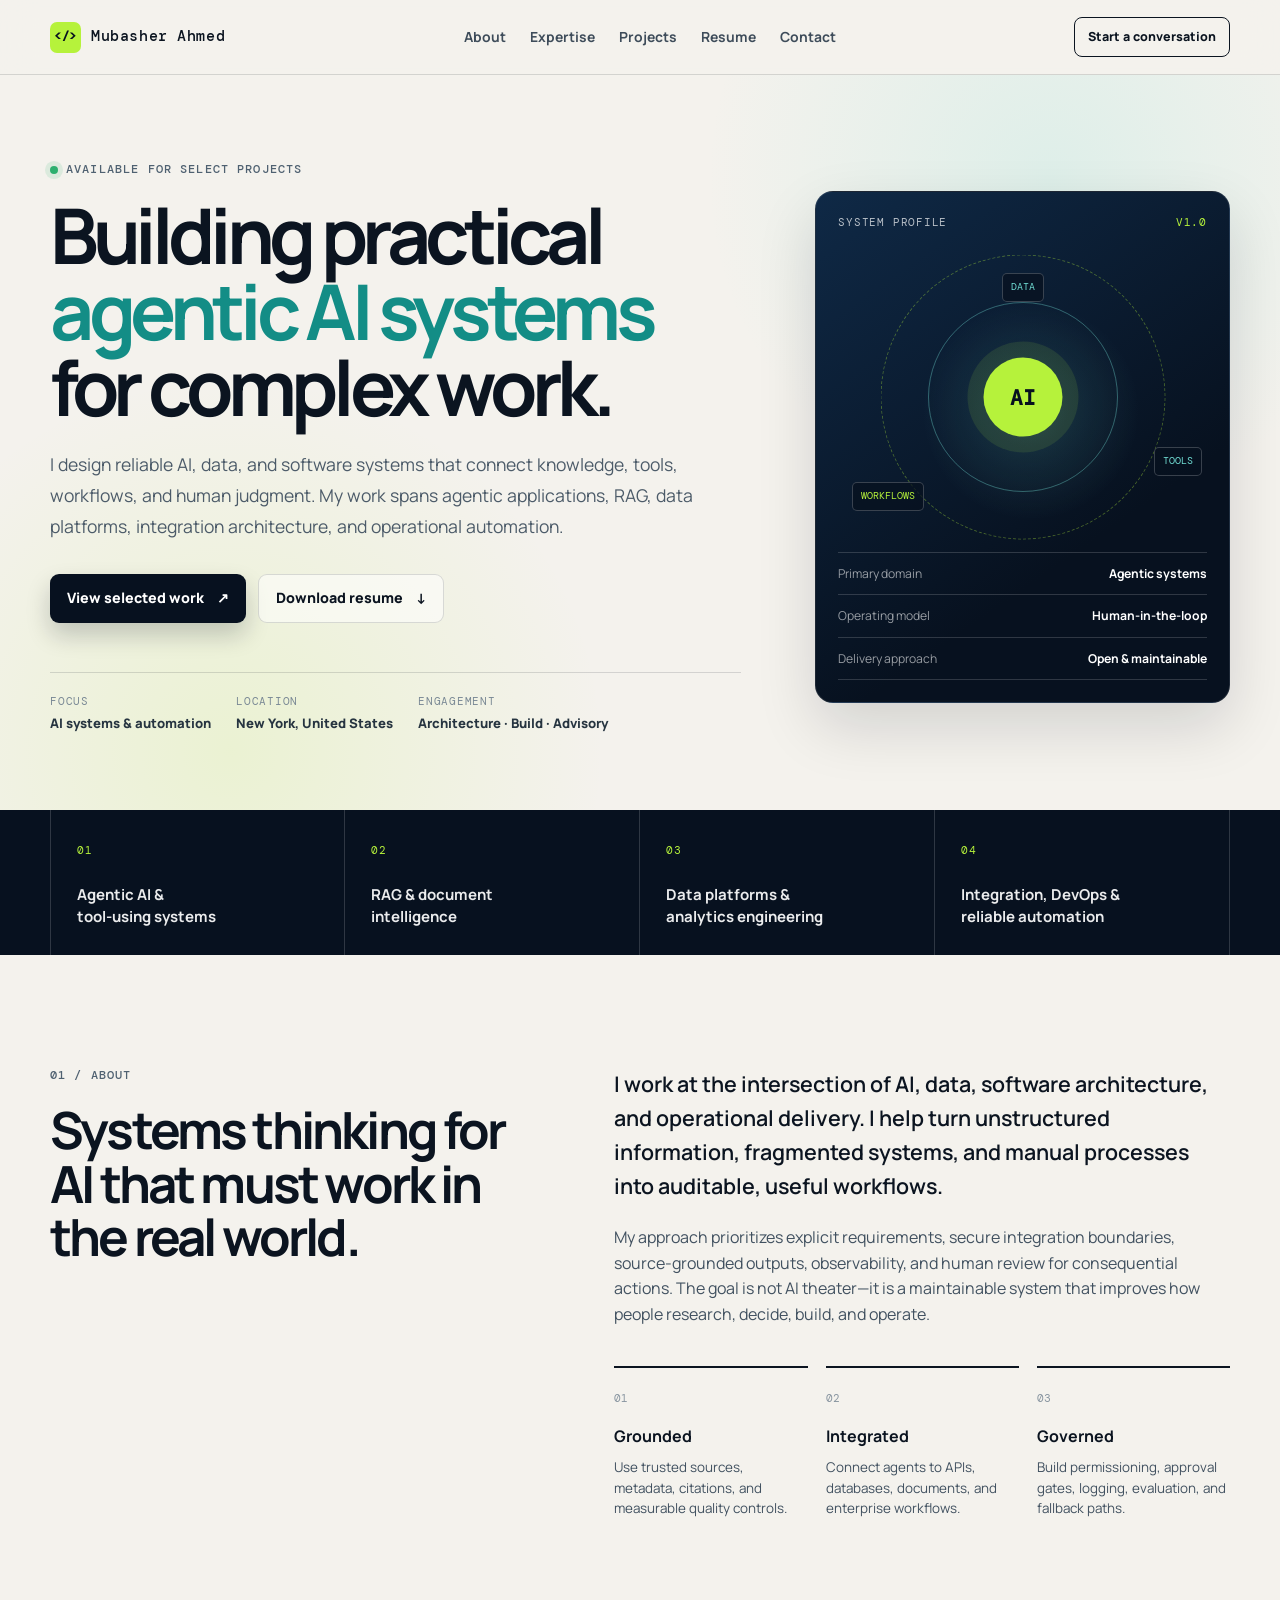
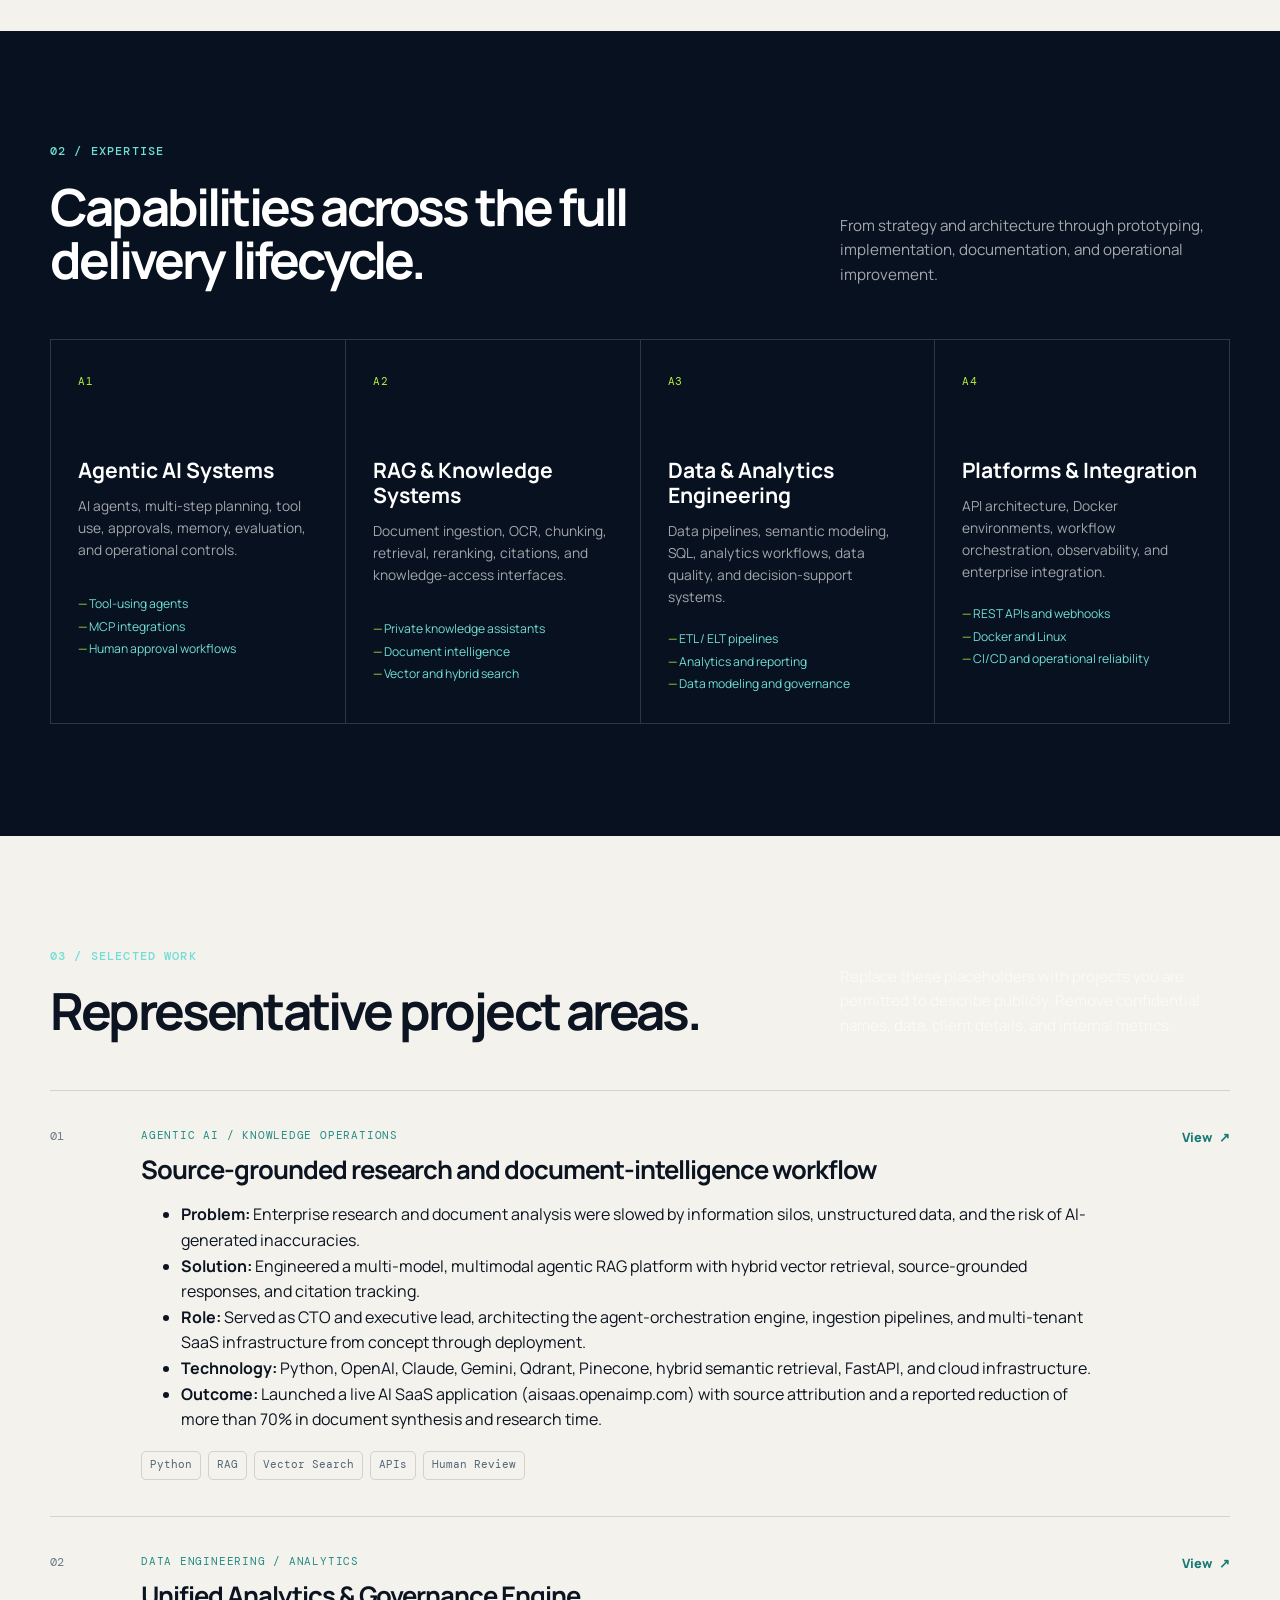
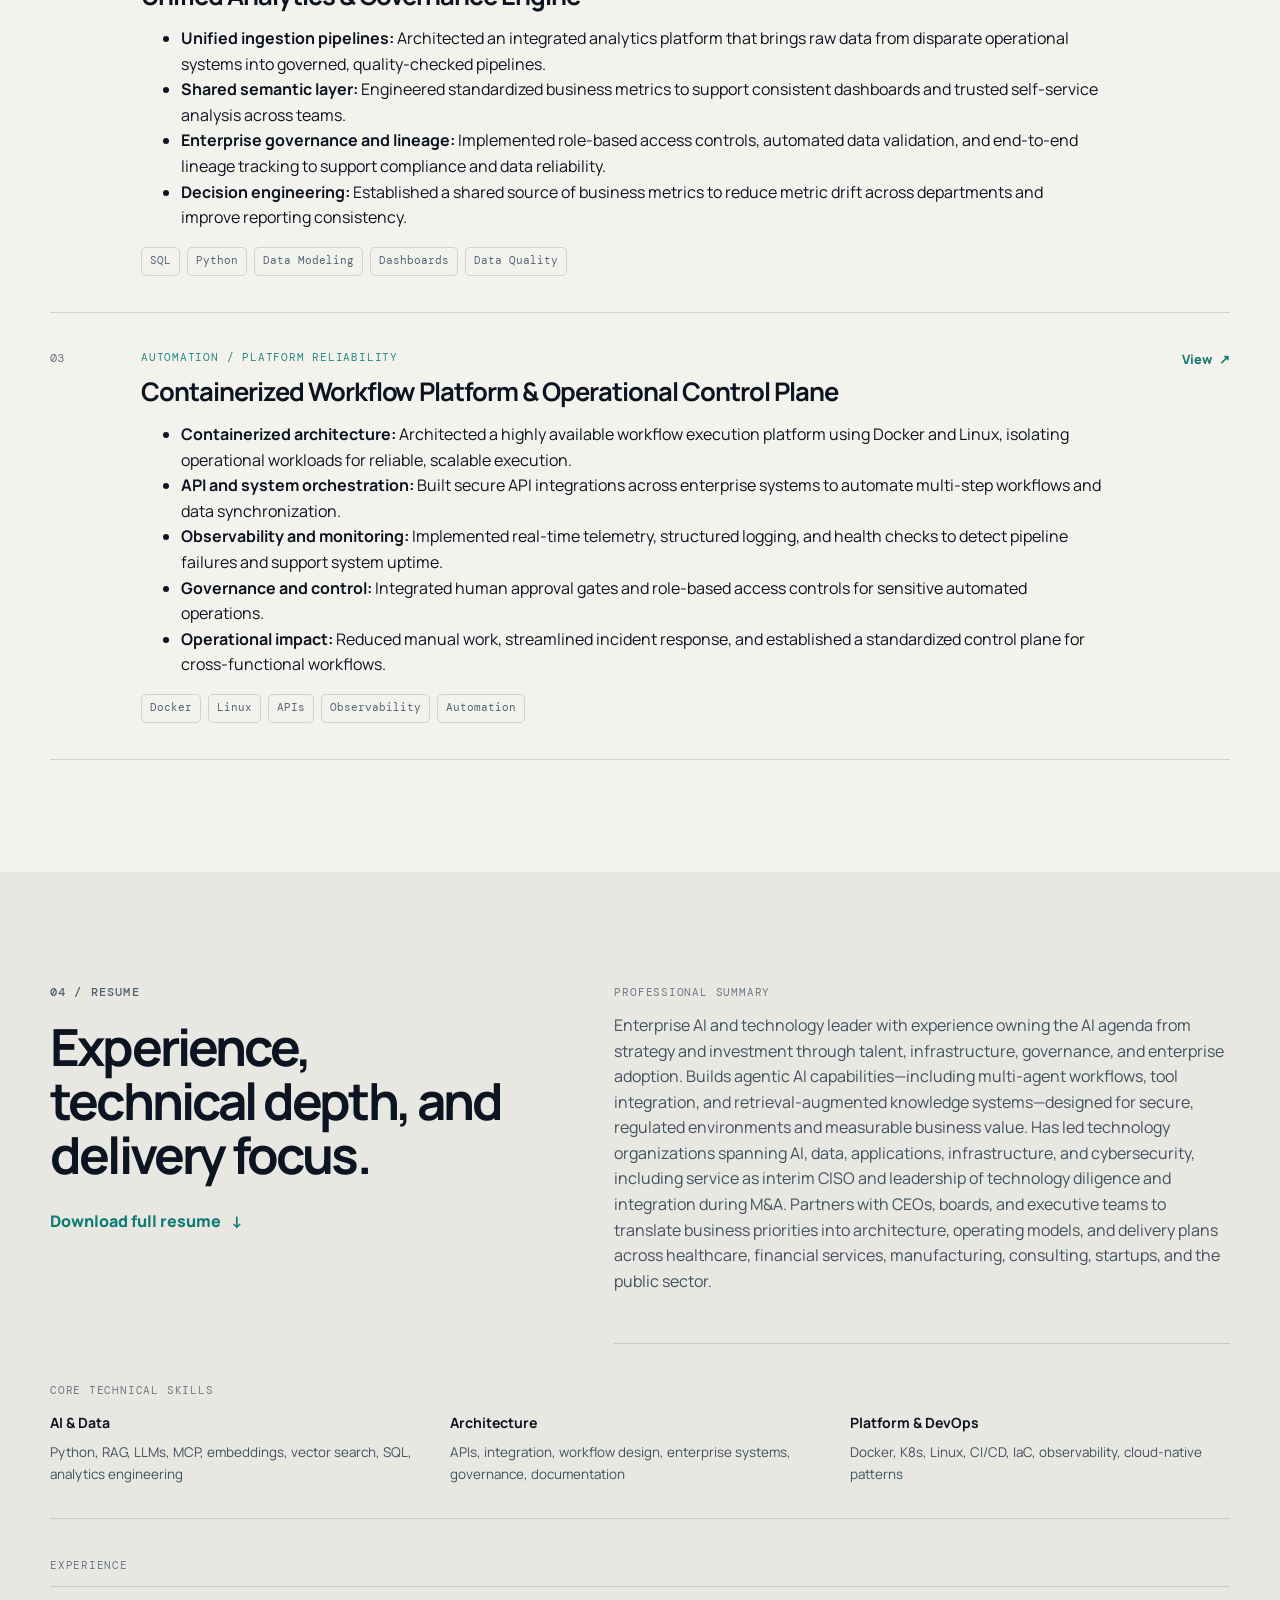
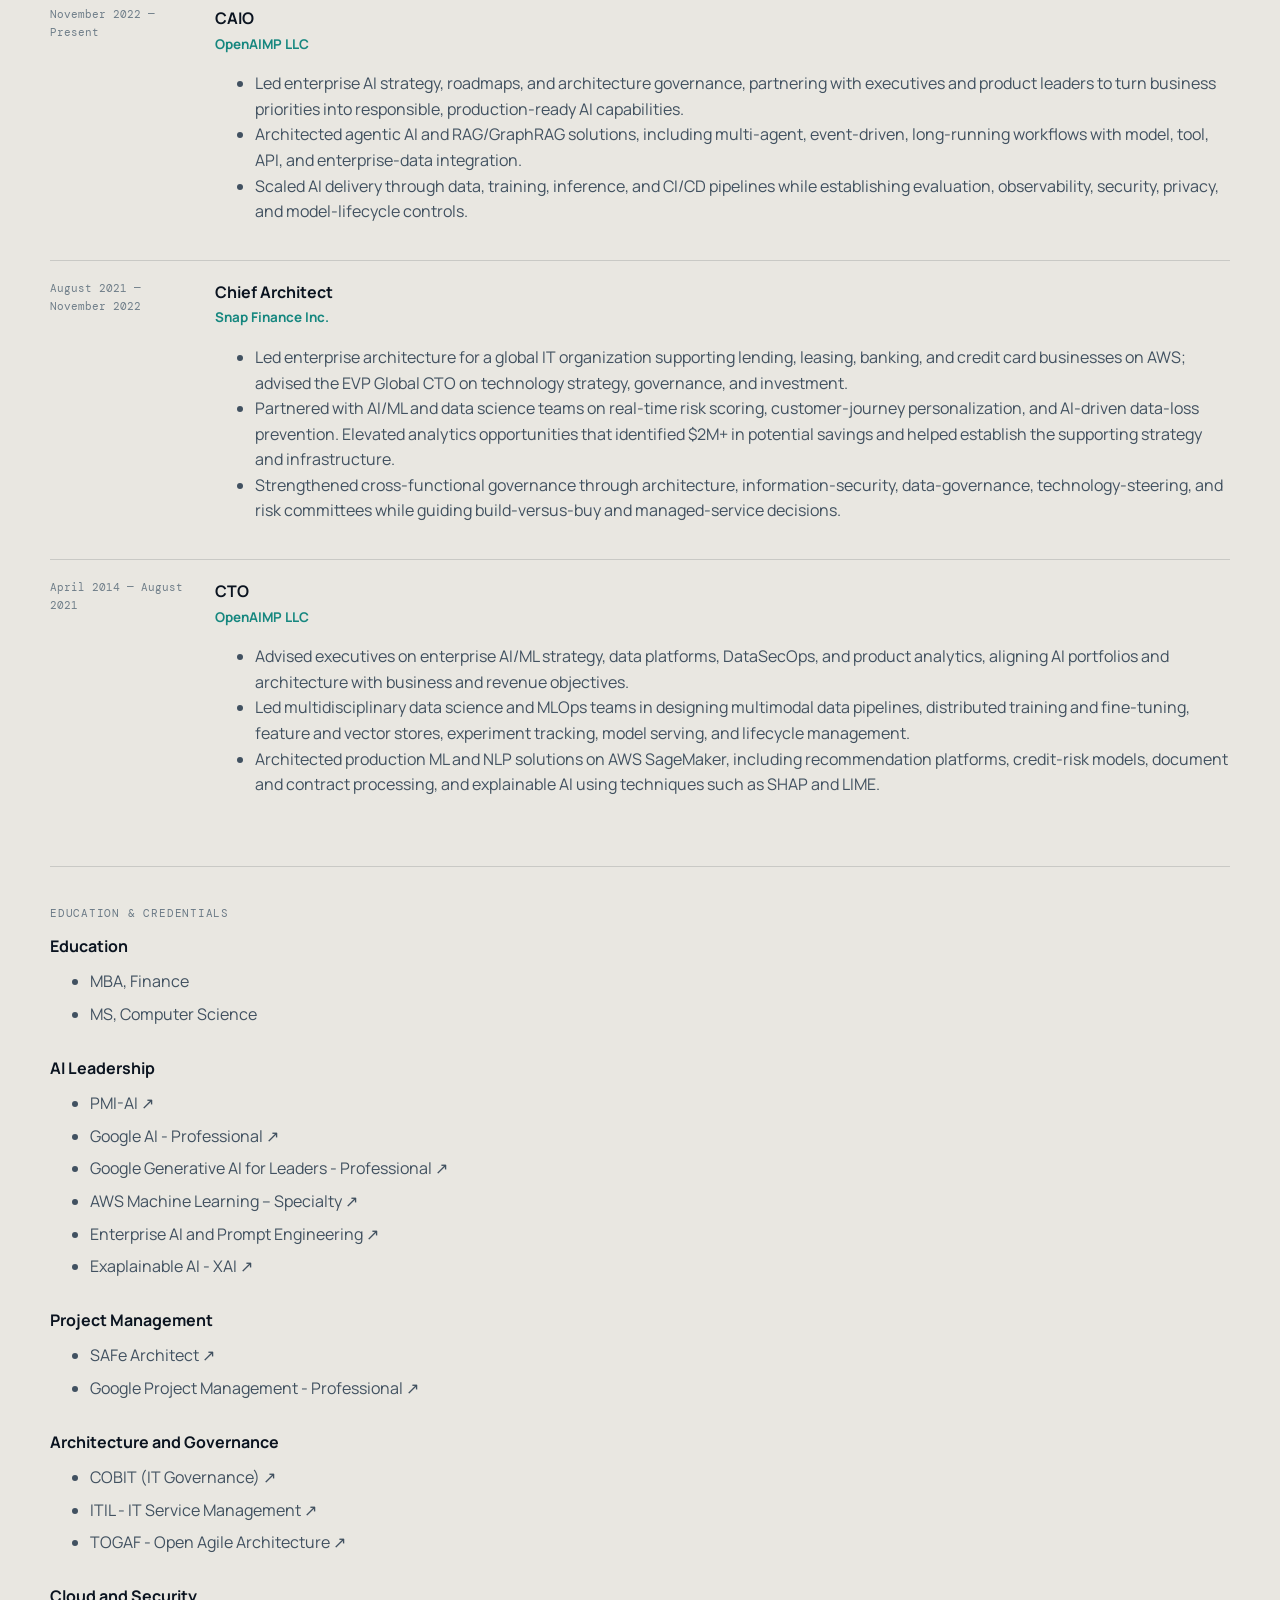
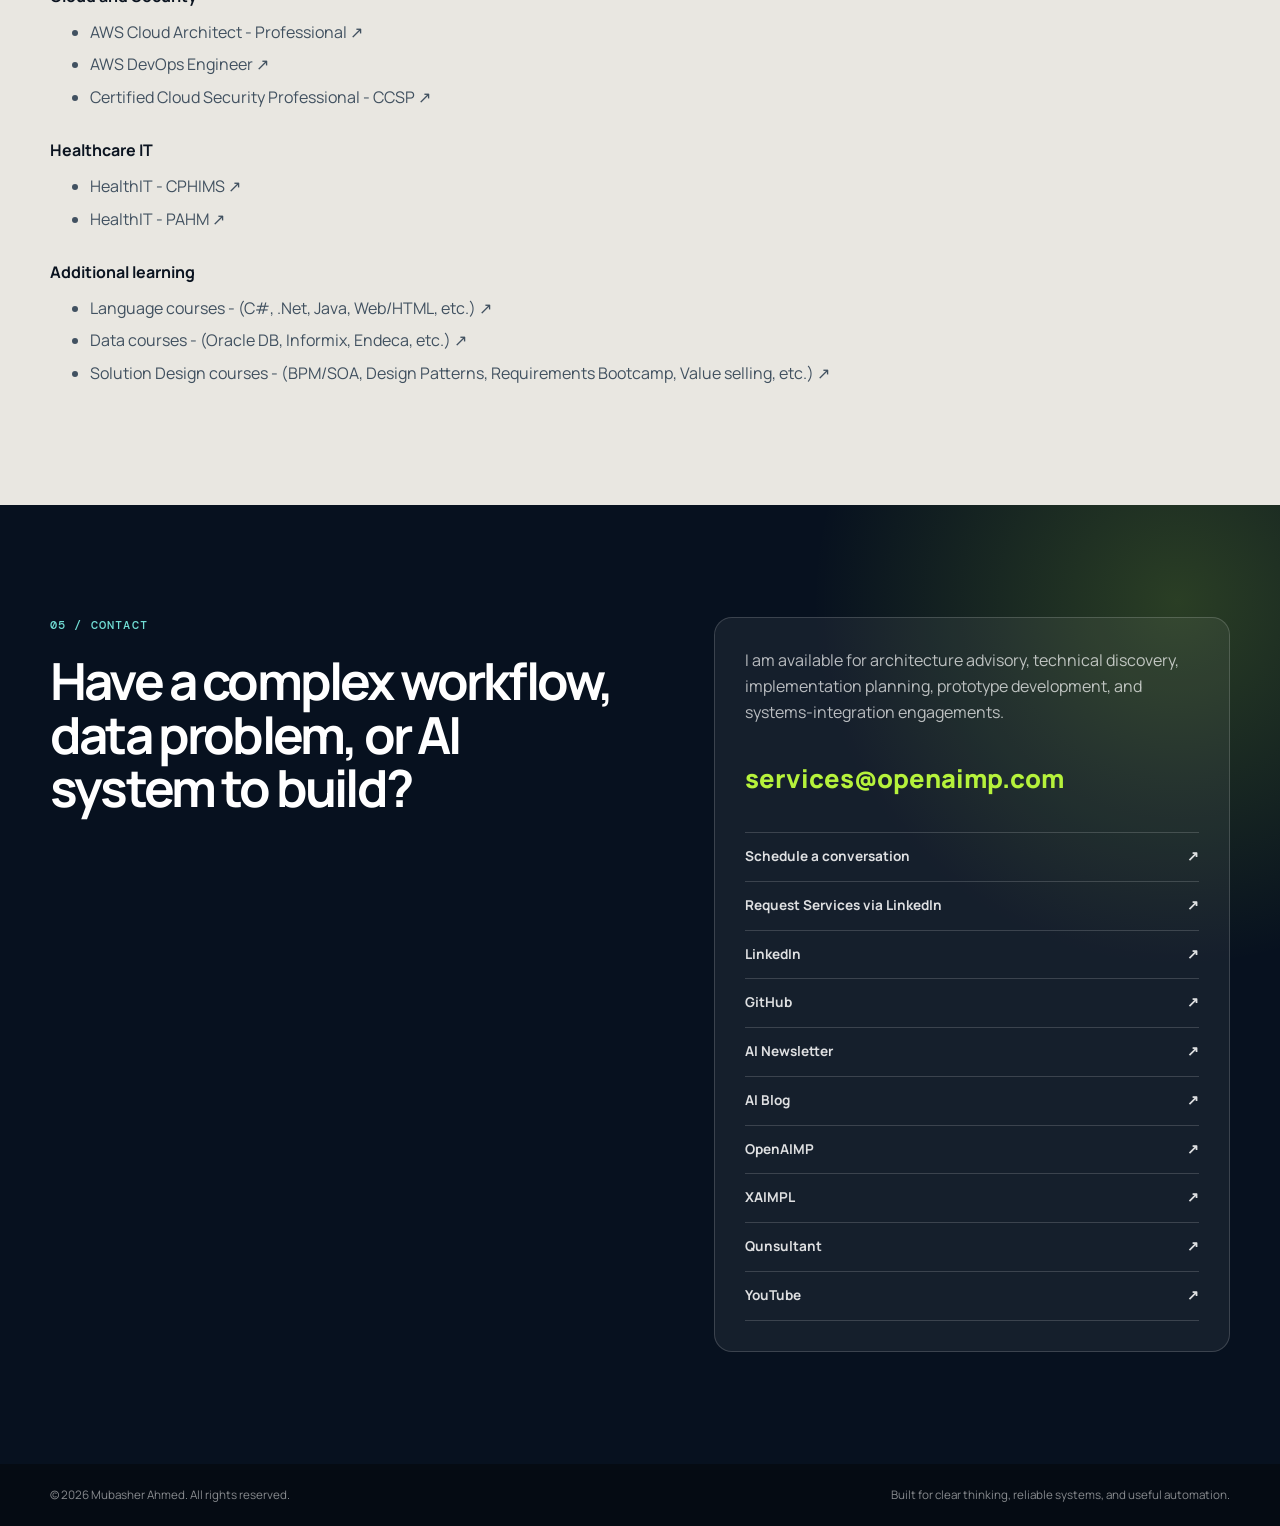
==== index.html @ 1af19e65 "reorged" ====
<!doctype html>
<html lang="en">

<head>
  <meta charset="utf-8">
  <meta name="viewport" content="width=device-width, initial-scale=1">
  <meta name="description"
    content="Mubasher Ahmed — Agentic AI, data engineering, software architecture, and intelligent workflow automation.">
  <meta name="robots" content="index, follow">
  <meta name="theme-color" content="#07111f">

  <title>Mubasher Ahmed | Agentic AI & Systems Architecture</title>

  <link rel="preconnect" href="https://fonts.googleapis.com">
  <link rel="preconnect" href="https://fonts.gstatic.com" crossorigin>
  <link
    href="https://fonts.googleapis.com/css2?family=DM+Mono:wght@400;500&family=Manrope:wght@400;500;600;700;800&display=swap"
    rel="stylesheet">
  <link rel="stylesheet" href="/styles.css">
</head>

<body>
  <a class="skip-link" href="#main-content">Skip to content</a>

  <header class="site-header">
    <div class="container nav-wrap">
      <a class="brand" href="https://www.linkedin.com/in/xaimpl/" aria-label="Homepage">
        <span class="brand-mark">&lt;/&gt;</span>
        <span>Mubasher Ahmed</span>
      </a>

      <nav class="main-nav" aria-label="Primary navigation">
        <a href="#about">About</a>
        <a href="#expertise">Expertise</a>
        <a href="#projects">Projects</a>
        <a href="#resume">Resume</a>
        <a href="#contact">Contact</a>
      </nav>

      <a class="nav-cta" href="#contact">Start a conversation</a>
    </div>
  </header>

  <main id="main-content">
    <section class="hero" id="top">
      <div class="container hero-grid">
        <div class="hero-copy">
          <p class="eyebrow">
            <span class="status-dot"></span>
            AVAILABLE FOR SELECT PROJECTS
          </p>

          <h1>
            Building practical
            <span>agentic AI systems</span>
            for complex work.
          </h1>

          <p class="hero-summary">
            I design reliable AI, data, and software systems that connect knowledge,
            tools, workflows, and human judgment. My work spans agentic applications,
            RAG, data platforms, integration architecture, and operational automation.
          </p>

          <div class="hero-actions">
            <a class="button button-primary" href="#projects">
              View selected work
              <span aria-hidden="true">↗</span>
            </a>

            <a class="button button-secondary"
              href="https://docs.google.com/document/d/1sdksTcOyV-EJknDIy6Uah99lwdn4qZqVXI649zOWFTE/edit?usp=sharing"
              target="_blank" rel="noopener">
              Download resume
              <span aria-hidden="true">↓</span>
            </a>
          </div>

          <div class="hero-meta">
            <div>
              <span class="meta-label">Focus</span>
              <span class="meta-value">AI systems & automation</span>
            </div>
            <div>
              <span class="meta-label">Location</span>
              <span class="meta-value">New York, United States</span>
            </div>
            <div>
              <span class="meta-label">Engagement</span>
              <span class="meta-value">Architecture · Build · Advisory</span>
            </div>
          </div>
        </div>

        <aside class="hero-panel" aria-label="Professional summary">
          <div class="panel-topline">
            <span>System profile</span>
            <span class="panel-code">v1.0</span>
          </div>

          <div class="profile-orbit" aria-hidden="true">
            <div class="orbit orbit-one"></div>
            <div class="orbit orbit-two"></div>
            <div class="core-node">AI</div>
            <span class="node node-a">DATA</span>
            <span class="node node-b">TOOLS</span>
            <span class="node node-c">WORKFLOWS</span>
          </div>

          <div class="panel-details">
            <div class="detail-row">
              <span>Primary domain</span>
              <strong>Agentic systems</strong>
            </div>
            <div class="detail-row">
              <span>Operating model</span>
              <strong>Human-in-the-loop</strong>
            </div>
            <div class="detail-row">
              <span>Delivery approach</span>
              <strong>Open & maintainable</strong>
            </div>
          </div>
        </aside>
      </div>
    </section>

    <section class="proof-strip" aria-label="Core capabilities">
      <div class="container proof-grid">
        <div>
          <span class="proof-number">01</span>
          <p>Agentic AI &<br>tool-using systems</p>
        </div>
        <div>
          <span class="proof-number">02</span>
          <p>RAG & document<br>intelligence</p>
        </div>
        <div>
          <span class="proof-number">03</span>
          <p>Data platforms &<br>analytics engineering</p>
        </div>
        <div>
          <span class="proof-number">04</span>
          <p>Integration, DevOps &<br>reliable automation</p>
        </div>
      </div>
    </section>

    <section class="section" id="about">
      <div class="container two-column">
        <div class="section-intro">
          <p class="eyebrow">01 / ABOUT</p>
          <h2>Systems thinking for AI that must work in the real world.</h2>
        </div>

        <div class="section-body">
          <p class="lead">
            I work at the intersection of AI, data, software architecture, and operational delivery.
            I help turn unstructured information, fragmented systems, and manual processes into
            auditable, useful workflows.
          </p>

          <p>
            My approach prioritizes explicit requirements, secure integration boundaries,
            source-grounded outputs, observability, and human review for consequential actions.
            The goal is not AI theater—it is a maintainable system that improves how people
            research, decide, build, and operate.
          </p>

          <div class="principles">
            <article>
              <span>01</span>
              <h3>Grounded</h3>
              <p>Use trusted sources, metadata, citations, and measurable quality controls.</p>
            </article>
            <article>
              <span>02</span>
              <h3>Integrated</h3>
              <p>Connect agents to APIs, databases, documents, and enterprise workflows.</p>
            </article>
            <article>
              <span>03</span>
              <h3>Governed</h3>
              <p>Build permissioning, approval gates, logging, evaluation, and fallback paths.</p>
            </article>
          </div>
        </div>
      </div>
    </section>

    <section class="section section-dark" id="expertise">
      <div class="container">
        <div class="section-heading">
          <div>
            <p class="eyebrow">02 / EXPERTISE</p>
            <h2>Capabilities across the full delivery lifecycle.</h2>
          </div>
          <p>
            From strategy and architecture through prototyping, implementation,
            documentation, and operational improvement.
          </p>
        </div>

        <div class="capability-grid">
          <article class="capability-card">
            <span class="card-index">A1</span>
            <h3>Agentic AI Systems</h3>
            <p>AI agents, multi-step planning, tool use, approvals, memory, evaluation, and operational controls.</p>
            <ul>
              <li>Tool-using agents</li>
              <li>MCP integrations</li>
              <li>Human approval workflows</li>
            </ul>
          </article>

          <article class="capability-card">
            <span class="card-index">A2</span>
            <h3>RAG & Knowledge Systems</h3>
            <p>Document ingestion, OCR, chunking, retrieval, reranking, citations, and knowledge-access interfaces.</p>
            <ul>
              <li>Private knowledge assistants</li>
              <li>Document intelligence</li>
              <li>Vector and hybrid search</li>
            </ul>
          </article>

          <article class="capability-card">
            <span class="card-index">A3</span>
            <h3>Data & Analytics Engineering</h3>
            <p>Data pipelines, semantic modeling, SQL, analytics workflows, data quality, and decision-support systems.
            </p>
            <ul>
              <li>ETL / ELT pipelines</li>
              <li>Analytics and reporting</li>
              <li>Data modeling and governance</li>
            </ul>
          </article>

          <article class="capability-card">
            <span class="card-index">A4</span>
            <h3>Platforms & Integration</h3>
            <p>API architecture, Docker environments, workflow orchestration, observability, and enterprise integration.
            </p>
            <ul>
              <li>REST APIs and webhooks</li>
              <li>Docker and Linux</li>
              <li>CI/CD and operational reliability</li>
            </ul>
          </article>
        </div>
      </div>
    </section>

    <section class="section" id="projects">
      <div class="container">
        <div class="section-heading">
          <div>
            <p class="eyebrow">03 / SELECTED WORK</p>
            <h2>Representative project areas.</h2>
          </div>
          <p>
            Replace these placeholders with projects you are permitted to describe publicly.
            Remove confidential names, data, client details, and internal metrics.
          </p>
        </div>

        <div class="project-list">
          <article class="project-card">
            <div class="project-number">01</div>
            <div class="project-content">
              <p class="project-type">AGENTIC AI / KNOWLEDGE OPERATIONS</p>
              <h3>Source-grounded research and document-intelligence workflow</h3>
              <p>
              <ul>
                <li>
                  <strong>Problem:</strong> Enterprise research and document analysis were
                  slowed by information silos, unstructured data, and the risk of
                  AI-generated inaccuracies.
                </li>
                <li>
                  <strong>Solution:</strong> Engineered a multi-model, multimodal agentic RAG
                  platform with hybrid vector retrieval, source-grounded responses, and
                  citation tracking.
                </li>
                <li>
                  <strong>Role:</strong> Served as CTO and executive lead, architecting the
                  agent-orchestration engine, ingestion pipelines, and multi-tenant SaaS
                  infrastructure from concept through deployment.
                </li>
                <li>
                  <strong>Technology:</strong> Python, OpenAI, Claude, Gemini, Qdrant,
                  Pinecone, hybrid semantic retrieval, FastAPI, and cloud infrastructure.
                </li>
                <li>
                  <strong>Outcome:</strong> Launched a live AI SaaS application (aisaas.openaimp.com) with source
                  attribution and a reported reduction of more than 70% in document
                  synthesis and research time.
                </li>
              </ul>
              </p>
              <div class="tag-list">
                <span>Python</span>
                <span>RAG</span>
                <span>Vector Search</span>
                <span>APIs</span>
                <span>Human Review</span>
              </div>
            </div>
            <a class="project-link" href="https://aisaas.openaimp.com/" aria-label="View project 1">
              View <span aria-hidden="true">↗</span>
            </a>
          </article>

          <article class="project-card">
            <div class="project-number">02</div>
            <div class="project-content">
              <p class="project-type">DATA ENGINEERING / ANALYTICS</p>
              <h3>Unified Analytics &amp; Governance Engine</h3>

              <ul>
                <li>
                  <strong>Unified ingestion pipelines:</strong> Architected an integrated
                  analytics platform that brings raw data from disparate operational systems
                  into governed, quality-checked pipelines.
                </li>
                <li>
                  <strong>Shared semantic layer:</strong> Engineered standardized business
                  metrics to support consistent dashboards and trusted self-service analysis
                  across teams.
                </li>
                <li>
                  <strong>Enterprise governance and lineage:</strong> Implemented role-based
                  access controls, automated data validation, and end-to-end lineage tracking
                  to support compliance and data reliability.
                </li>
                <li>
                  <strong>Decision engineering:</strong> Established a shared source of
                  business metrics to reduce metric drift across departments and improve
                  reporting consistency.
                </li>
              </ul>
              <div class="tag-list">
                <span>SQL</span>
                <span>Python</span>
                <span>Data Modeling</span>
                <span>Dashboards</span>
                <span>Data Quality</span>
              </div>
            </div>
            <a class="project-link" href="https://anylyzer.openaimp.com/" aria-label="View project 2">
              View <span aria-hidden="true">↗</span>
            </a>
          </article>

          <article class="project-card">
            <div class="project-number">03</div>
            <div class="project-content">
              <p class="project-type">AUTOMATION / PLATFORM RELIABILITY</p>
              <h3>Containerized Workflow Platform &amp; Operational Control Plane</h3>

              <ul>
                <li>
                  <strong>Containerized architecture:</strong> Architected a highly available
                  workflow execution platform using Docker and Linux, isolating operational
                  workloads for reliable, scalable execution.
                </li>
                <li>
                  <strong>API and system orchestration:</strong> Built secure API integrations
                  across enterprise systems to automate multi-step workflows and data
                  synchronization.
                </li>
                <li>
                  <strong>Observability and monitoring:</strong> Implemented real-time
                  telemetry, structured logging, and health checks to detect pipeline
                  failures and support system uptime.
                </li>
                <li>
                  <strong>Governance and control:</strong> Integrated human approval gates
                  and role-based access controls for sensitive automated operations.
                </li>
                <li>
                  <strong>Operational impact:</strong> Reduced manual work, streamlined
                  incident response, and established a standardized control plane for
                  cross-functional workflows.
                </li>
              </ul>
              <div class="tag-list">
                <span>Docker</span>
                <span>Linux</span>
                <span>APIs</span>
                <span>Observability</span>
                <span>Automation</span>
              </div>
            </div>
            <a class="project-link" href="https://projectai.openaimp.com/" aria-label="View project 3">
              View <span aria-hidden="true">↗</span>
            </a>
          </article>
        </div>
      </div>
    </section>

    <section class="section section-alt" id="resume">
      <div class="container two-column">
        <div class="section-intro">
          <p class="eyebrow">04 / RESUME</p>
          <h2>Experience, technical depth, and delivery focus.</h2>
          <a class="text-link"
            href="https://docs.google.com/document/d/1sdksTcOyV-EJknDIy6Uah99lwdn4qZqVXI649zOWFTE/edit?usp=sharing"
            target="_blank" rel="noopener">
            Download full resume <span aria-hidden="true">↓</span>
          </a>
        </div>

        <div class="section-body resume-content">
          <div class="resume-block">
            <p class="resume-label">Professional summary</p>
            <p>
              Enterprise AI and technology leader with experience owning the AI agenda from strategy and investment
              through talent, infrastructure, governance, and enterprise adoption. Builds agentic AI
              capabilities—including multi-agent workflows, tool integration, and retrieval-augmented knowledge
              systems—designed for secure, regulated environments and measurable business value. Has led technology
              organizations spanning AI, data, applications, infrastructure, and cybersecurity, including service as
              interim CISO and leadership of technology diligence and integration during M&A. Partners with CEOs,
              boards, and executive teams to translate business priorities into architecture, operating models, and
              delivery plans across healthcare, financial services, manufacturing, consulting, startups, and the public
              sector.
            </p>
          </div>

          <div class="resume-block">
            <p class="resume-label">Core technical skills</p>
            <div class="skill-columns">
              <div>
                <strong>AI & Data</strong>
                <span>Python, RAG, LLMs, MCP, embeddings, vector search, SQL, analytics engineering</span>
              </div>
              <div>
                <strong>Architecture</strong>
                <span>APIs, integration, workflow design, enterprise systems, governance, documentation</span>
              </div>
              <div>
                <strong>Platform & DevOps</strong>
                <span>Docker, K8s, Linux, CI/CD, IaC, observability, cloud-native patterns</span>
              </div>
            </div>
          </div>

          <div class="resume-block">
            <p class="resume-label">Experience</p>

            <article class="timeline-item">
              <div class="timeline-date">November 2022 — Present</div>
              <div>
                <h3>CAIO</h3>
                <p class="timeline-company">OpenAIMP LLC</p>
                <ul>
                  <li>
                    Led enterprise AI strategy, roadmaps, and architecture governance, partnering
                    with executives and product leaders to turn business priorities into
                    responsible, production-ready AI capabilities.
                  </li>
                  <li>
                    Architected agentic AI and RAG/GraphRAG solutions, including multi-agent,
                    event-driven, long-running workflows with model, tool, API, and
                    enterprise-data integration.
                  </li>
                  <li>
                    Scaled AI delivery through data, training, inference, and CI/CD pipelines
                    while establishing evaluation, observability, security, privacy, and
                    model-lifecycle controls.
                  </li>
                </ul>
              </div>
            </article>

            <article class="timeline-item">
              <div class="timeline-date">August 2021 — November 2022</div>
              <div>
                <h3>Chief Architect</h3>
                <p class="timeline-company">Snap Finance Inc.</p>
                <ul>
                  <li>
                    Led enterprise architecture for a global IT organization supporting
                    lending, leasing, banking, and credit card businesses on AWS; advised
                    the EVP Global CTO on technology strategy, governance, and investment.
                  </li>
                  <li>
                    Partnered with AI/ML and data science teams on real-time risk scoring,
                    customer-journey personalization, and AI-driven data-loss prevention.
                    Elevated analytics opportunities that identified $2M+ in potential
                    savings and helped establish the supporting strategy and infrastructure.
                  </li>
                  <li>
                    Strengthened cross-functional governance through architecture,
                    information-security, data-governance, technology-steering, and risk
                    committees while guiding build-versus-buy and managed-service
                    decisions.
                  </li>
                </ul>
              </div>
            </article>

            <article class="timeline-item">
              <div class="timeline-date">April 2014 — August 2021</div>
              <div>
                <h3>CTO</h3>
                <p class="timeline-company">OpenAIMP LLC</p>

                <ul>
                  <li>
                    Advised executives on enterprise AI/ML strategy, data platforms,
                    DataSecOps, and product analytics, aligning AI portfolios and
                    architecture with business and revenue objectives.
                  </li>
                  <li>
                    Led multidisciplinary data science and MLOps teams in designing
                    multimodal data pipelines, distributed training and fine-tuning,
                    feature and vector stores, experiment tracking, model serving,
                    and lifecycle management.
                  </li>
                  <li>
                    Architected production ML and NLP solutions on AWS SageMaker,
                    including recommendation platforms, credit-risk models, document
                    and contract processing, and explainable AI using techniques
                    such as SHAP and LIME.
                  </li>
                </ul>
              </div>
            </article>
          </div>

          <div class="resume-block">
            <p class="resume-label">Education &amp; credentials</p>

            <div class="credential-group">
              <h3>Education</h3>
              <ul>
                <li>MBA, Finance</li>
                <li>MS, Computer Science</li>
              </ul>
            </div>

            <div class="credential-group">
              <h3>AI Leadership</h3>
              <ul>
                <li>
                  <a href="https://www.credly.com/users/mubasher.ahmed" target="_blank" rel="noopener">
                    PMI-AI
                    <span aria-hidden="true">↗</span>
                  </a>
                </li>                     
                <li>
                  <a href="https://www.credly.com/users/mubasher.ahmed" target="_blank" rel="noopener">
                    Google AI - Professional
                    <span aria-hidden="true">↗</span>
                  </a>
                </li>
                <li>
                  <a href="https://www.skills.google/public_profiles/e6c5df61-fddf-4e3a-a317-412e1701fa08"
                    target="_blank" rel="noopener">
                    Google Generative AI for Leaders - Professional
                    <span aria-hidden="true">↗</span>
                  </a>
                </li>                
                <li>
                  <a href="https://www.linkedin.com/in/xaimpl/details/certifications/" target="_blank" rel="noopener">
                    AWS Machine Learning – Specialty
                    <span aria-hidden="true">↗</span>
                  </a>
                </li>                     
                <li>
                  <a href="https://skillsoft.digitalbadges.skillsoft.com/profile/mubasherahmed671828/wallet"
                    target="_blank" rel="noopener">
                    Enterprise AI and Prompt Engineering
                    <span aria-hidden="true">↗</span>
                  </a>
                </li>
                <li>
                  <a href="https://skillsoft.digitalbadges.skillsoft.com/profile/mubasherahmed217946/wallet"
                    target="_blank" rel="noopener">
                    Exaplainable AI - XAI
                    <span aria-hidden="true">↗</span>
                  </a>
                </li>           
              </ul>
            </div>            

            <div class="credential-group">
              <h3>Project Management</h3>
              <ul>
                <li>
                  <a href="https://community.scaledagile.com/apex/PrintAchievement?aid=a0t0W00000DYb0MQAT&amp;aaid=a0r6T00000LHznGQAT"
                    target="_blank" rel="noopener">
                    SAFe Architect
                    <span aria-hidden="true">↗</span>
                  </a>
                </li>
                <li>
                  <a href="https://www.credly.com/users/mubasher.ahmed" target="_blank" rel="noopener">
                    Google Project Management - Professional
                    <span aria-hidden="true">↗</span>
                  </a>
                </li>           
              </ul>
            </div>

            <div class="credential-group">
              <h3>Architecture and Governance</h3>
              <ul>
                <li>
                  <a href="https://badges.peoplecert.org/Badge/en/8E800B15-9E7B-4715-88CB-116E440AF51D" target="_blank"
                    rel="noopener">
                    COBIT (IT Governance)
                    <span aria-hidden="true">↗</span>
                  </a>
                </li>
                <li>
                  <a href="https://www.linkedin.com/in/xaimpl/overlay/1599709526874/single-media-viewer/?profileId=ACoAAC4XF6YBEOf_3AP_Y0LDVLf1SvSz5jaUFB0"
                    target="_blank" rel="noopener">
                    ITIL - IT Service Management
                    <span aria-hidden="true">↗</span>
                  </a>
                </li>
                <li>
                  <a href="https://www.linkedin.com/in/xaimpl/overlay/1599709241559/single-media-viewer/?profileId=ACoAAC4XF6YBEOf_3AP_Y0LDVLf1SvSz5jaUFB0"
                    target="_blank" rel="noopener">
                    TOGAF - Open Agile Architecture
                    <span aria-hidden="true">↗</span>
                  </a>
                </li>                
              </ul>
            </div>

            <div class="credential-group">
              <h3>Cloud and Security</h3>
              <ul>
                <li>
                  <a href="https://skillsoft.digitalbadges.skillsoft.com/profile/mubasherahmed508209/wallet"
                    target="_blank" rel="noopener">
                    AWS Cloud Architect - Professional
                    <span aria-hidden="true">↗</span>
                  </a>
                </li>
                <li>
                  <a href="https://www.linkedin.com/in/xaimpl/details/featured/" target="_blank" rel="noopener">
                    AWS DevOps Engineer
                    <span aria-hidden="true">↗</span>
                  </a>
                </li>
                <li>
                  <a href="https://www.linkedin.com/in/xaimpl/details/featured/" target="_blank" rel="noopener">
                    Certified Cloud Security Professional - CCSP
                    <span aria-hidden="true">↗</span>
                  </a>
                </li>
              </ul>
            </div>

            <div class="credential-group">
              <h3>Healthcare IT</h3>
              <ul>
                <li>
                  <a href="https://www.linkedin.com/in/xaimpl/overlay/1600668220591/single-media-viewer/?profileId=ACoAAC4XF6YBEOf_3AP_Y0LDVLf1SvSz5jaUFB0"
                    target="_blank" rel="noopener">
                    HealthIT - CPHIMS
                    <span aria-hidden="true">↗</span>
                  </a>
                </li>
                <li>
                  <a href="https://www.linkedin.com/in/xaimpl/overlay/1600668111474/single-media-viewer/?profileId=ACoAAC4XF6YBEOf_3AP_Y0LDVLf1SvSz5jaUFB0"
                    target="_blank" rel="noopener">
                    HealthIT - PAHM
                    <span aria-hidden="true">↗</span>
                  </a>
                </li>
              </ul>
            </div>
            <div class="credential-group">
              <h3>Additional learning</h3>
              <ul>
                <li>
                  <a href="https://www.linkedin.com/in/xaimpl/details/courses/" target="_blank" rel="noopener">
                    Language courses - (C#, .Net, Java, Web/HTML, etc.)
                    <span aria-hidden="true">↗</span>
                  </a>
                </li>
                <li>
                  <a href="https://www.linkedin.com/in/xaimpl/details/courses/" target="_blank" rel="noopener">
                    Data courses - (Oracle DB, Informix, Endeca, etc.)
                    <span aria-hidden="true">↗</span>
                  </a>
                </li>
                <li>
                  <a href="https://www.linkedin.com/in/xaimpl/details/courses/" target="_blank" rel="noopener">
                    Solution Design courses - (BPM/SOA, Design Patterns, Requirements Bootcamp, Value selling, etc.)
                    <span aria-hidden="true">↗</span>
                  </a>
                </li>
              </ul>
            </div>
          </div>
    </section>

    <section class="section contact-section" id="contact">
      <div class="container contact-grid">
        <div>
          <p class="eyebrow">05 / CONTACT</p>
          <h2>Have a complex workflow, data problem, or AI system to build?</h2>
        </div>

        <div class="contact-card">
          <p>
            I am available for architecture advisory, technical discovery, implementation
            planning, prototype development, and systems-integration engagements.
          </p>

          <a class="contact-email" href="mailto:services@openaimp.com">services@openaimp.com</a>

          <div class="contact-links">
            <a href="https://calendly.com/openaimp" target="_blank" rel="noopener">
              Schedule a conversation <span aria-hidden="true">↗</span>
            </a>
            <a href="https://www.linkedin.com/services/page/a2800b32ab6ba31627/?viewAsBuyer=true" target="_blank"
              rel="noopener">
              Request Services via LinkedIn <span aria-hidden="true">↗</span>
            </a>
            <a href="https://www.linkedin.com/in/xaimpl" target="_blank" rel="noopener">
              LinkedIn <span aria-hidden="true">↗</span>
            </a>
            <a href="https://github.com/OpenAIMP" target="_blank" rel="noopener">
              GitHub <span aria-hidden="true">↗</span>
            </a>
            <a href="https://www.linkedin.com/build-relation/newsletter-follow?entityUrn=7494123336810127361"
              target="_blank" rel="noopener">
              AI Newsletter <span aria-hidden="true">↗</span>
            </a>
            <a href="https://blog.openaimp.com" target="_blank" rel="noopener">
              AI Blog <span aria-hidden="true">↗</span>
            </a>
            <a href="https://www.openaimp.com" target="_blank" rel="noopener">
              OpenAIMP <span aria-hidden="true">↗</span>
            </a>
            <a href="https://xaimpl.openaimp.com" target="_blank" rel="noopener">
              XAIMPL <span aria-hidden="true">↗</span>
            </a>
            <a href="https://qunsultant.openaimp.com" target="_blank" rel="noopener">
              Qunsultant <span aria-hidden="true">↗</span>
            </a>
            <a href="https://www.youtube.com/@openaimp8426" target="_blank" rel="noopener">
              YouTube <span aria-hidden="true">↗</span>
            </a>
          </div>
        </div>
      </div>
    </section>
  </main>

  <footer class="site-footer">
    <div class="container footer-wrap">
      <p>© <span id="year">2026</span> Mubasher Ahmed. All rights reserved.</p>
      <p>Built for clear thinking, reliable systems, and useful automation.</p>
    </div>
  </footer>

  <script>
    document.getElementById("year").textContent = new Date().getFullYear();
  </script>
</body>

</html>
---- styles.css ----
:root {
  --ink: #0b1420;
  --navy: #07111f;
  --navy-soft: #0d1d31;
  --paper: #f4f2ed;
  --white: #ffffff;
  --muted: #607080;
  --line: rgba(11, 20, 32, 0.14);
  --line-dark: rgba(255, 255, 255, 0.16);
  --lime: #b6f23b;
  --aqua: #71ded5;
  --orange: #ff9a62;
  --shadow: 0 24px 60px rgba(6, 15, 27, 0.14);
  --radius: 18px;
  --container: 1180px;
  --mono: "DM Mono", Consolas, monospace;
  --sans: "Manrope", Arial, sans-serif;
}

* {
  box-sizing: border-box;
}

html {
  scroll-behavior: smooth;
}

body {
  margin: 0;
  background: var(--paper);
  color: var(--ink);
  font-family: var(--sans);
  line-height: 1.6;
}

a {
  color: inherit;
  text-decoration: none;
}

a:focus-visible,
button:focus-visible {
  outline: 3px solid var(--aqua);
  outline-offset: 4px;
}

.container {
  width: min(calc(100% - 48px), var(--container));
  margin: 0 auto;
}

.skip-link {
  position: fixed;
  top: 12px;
  left: 12px;
  z-index: 100;
  padding: 10px 14px;
  background: var(--white);
  color: var(--ink);
  border-radius: 8px;
  transform: translateY(-180%);
}

.skip-link:focus {
  transform: translateY(0);
}

.site-header {
  position: sticky;
  top: 0;
  z-index: 20;
  background: rgba(244, 242, 237, 0.92);
  border-bottom: 1px solid var(--line);
  backdrop-filter: blur(16px);
}

.nav-wrap {
  min-height: 74px;
  display: flex;
  align-items: center;
  justify-content: space-between;
  gap: 22px;
}

.brand {
  display: inline-flex;
  align-items: center;
  gap: 10px;
  font-family: var(--mono);
  font-size: 0.92rem;
  font-weight: 500;
  letter-spacing: 0.04em;
}

.brand-mark {
  display: grid;
  place-items: center;
  width: 31px;
  height: 31px;
  color: var(--navy);
  background: var(--lime);
  border-radius: 7px;
  font-size: 0.76rem;
  font-weight: 700;
}

.main-nav {
  display: flex;
  align-items: center;
  gap: 24px;
  color: #3e4c5a;
  font-size: 0.87rem;
  font-weight: 700;
}

.main-nav a,
.nav-cta,
.project-link,
.contact-links a {
  transition: color 160ms ease, opacity 160ms ease, transform 160ms ease;
}

.main-nav a:hover,
.contact-links a:hover {
  color: #178b83;
}

.nav-cta {
  padding: 9px 13px;
  border: 1px solid var(--ink);
  border-radius: 8px;
  font-size: 0.78rem;
  font-weight: 800;
}

.nav-cta:hover {
  background: var(--ink);
  color: var(--white);
}

.hero {
  padding: 86px 0 76px;
  background:
    radial-gradient(circle at 82% 14%, rgba(113, 222, 213, 0.17), transparent 28%),
    radial-gradient(circle at 18% 92%, rgba(182, 242, 59, 0.15), transparent 30%),
    var(--paper);
}

.hero-grid {
  display: grid;
  grid-template-columns: minmax(0, 1.25fr) minmax(320px, 0.75fr);
  align-items: center;
  gap: 74px;
}

.eyebrow {
  display: flex;
  align-items: center;
  gap: 8px;
  margin: 0 0 18px;
  color: #4f6171;
  font-family: var(--mono);
  font-size: 0.72rem;
  font-weight: 500;
  letter-spacing: 0.1em;
}

.status-dot {
  width: 8px;
  height: 8px;
  background: #2eaf6f;
  border-radius: 100%;
  box-shadow: 0 0 0 5px rgba(46, 175, 111, 0.12);
}

h1,
h2,
h3,
p {
  margin-top: 0;
}

h1 {
  max-width: 800px;
  margin-bottom: 24px;
  font-size: clamp(2.8rem, 6vw, 5.8rem);
  line-height: 0.99;
  letter-spacing: -0.07em;
}

h1 span {
  color: #138d86;
}

.hero-summary {
  max-width: 650px;
  margin-bottom: 32px;
  color: #4c5b69;
  font-size: 1.1rem;
  line-height: 1.75;
}

.hero-actions {
  display: flex;
  flex-wrap: wrap;
  gap: 12px;
  margin-bottom: 49px;
}

.button {
  display: inline-flex;
  align-items: center;
  justify-content: center;
  gap: 13px;
  min-height: 48px;
  padding: 12px 17px;
  border-radius: 9px;
  font-size: 0.89rem;
  font-weight: 800;
  transition: transform 160ms ease, box-shadow 160ms ease, background 160ms ease;
}

.button:hover {
  transform: translateY(-2px);
}

.button-primary {
  background: var(--navy);
  color: var(--white);
  box-shadow: 0 12px 25px rgba(7, 17, 31, 0.2);
}

.button-primary:hover {
  background: #15345a;
}

.button-secondary {
  border: 1px solid var(--line);
  background: rgba(255, 255, 255, 0.54);
}

.button-secondary:hover {
  background: var(--white);
  box-shadow: 0 12px 25px rgba(7, 17, 31, 0.08);
}

.hero-meta {
  display: flex;
  flex-wrap: wrap;
  gap: 25px;
  border-top: 1px solid var(--line);
  padding-top: 20px;
}

.hero-meta > div {
  display: grid;
  gap: 2px;
}

.meta-label,
.resume-label,
.project-type,
.card-index,
.panel-topline,
.proof-number {
  font-family: var(--mono);
  font-size: 0.7rem;
  letter-spacing: 0.07em;
  text-transform: uppercase;
}

.meta-label {
  color: #7a8995;
}

.meta-value {
  color: #263440;
  font-size: 0.82rem;
  font-weight: 800;
}

.hero-panel {
  min-height: 510px;
  padding: 22px;
  overflow: hidden;
  color: var(--white);
  background:
    radial-gradient(circle at 52% 43%, rgba(113, 222, 213, 0.17), transparent 30%),
    linear-gradient(145deg, #0f2946, #07111f 68%);
  border: 1px solid rgba(255, 255, 255, 0.09);
  border-radius: var(--radius);
  box-shadow: var(--shadow);
}

.panel-topline {
  display: flex;
  justify-content: space-between;
  color: rgba(255, 255, 255, 0.7);
}

.panel-code {
  color: var(--lime);
}

.profile-orbit {
  position: relative;
  height: 310px;
  margin-top: 10px;
}

.orbit {
  position: absolute;
  top: 50%;
  left: 50%;
  border: 1px solid rgba(113, 222, 213, 0.38);
  border-radius: 50%;
  transform: translate(-50%, -50%);
}

.orbit-one {
  width: 190px;
  height: 190px;
}

.orbit-two {
  width: 285px;
  height: 285px;
  border-style: dashed;
  border-color: rgba(182, 242, 59, 0.35);
}

.core-node {
  position: absolute;
  top: 50%;
  left: 50%;
  display: grid;
  place-items: center;
  width: 79px;
  height: 79px;
  color: var(--navy);
  background: var(--lime);
  border-radius: 50%;
  box-shadow: 0 0 0 16px rgba(182, 242, 59, 0.1);
  font-family: var(--mono);
  font-size: 1.3rem;
  font-weight: 700;
  transform: translate(-50%, -50%);
}

.node {
  position: absolute;
  padding: 5px 8px;
  border: 1px solid rgba(255, 255, 255, 0.2);
  border-radius: 5px;
  background: rgba(7, 17, 31, 0.72);
  color: var(--aqua);
  font-family: var(--mono);
  font-size: 0.65rem;
}

.node-a {
  top: 31px;
  left: 50%;
  transform: translateX(-50%);
}

.node-b {
  right: 5px;
  bottom: 76px;
}

.node-c {
  bottom: 41px;
  left: 14px;
  color: var(--lime);
}

.panel-details {
  border-top: 1px solid var(--line-dark);
}

.detail-row {
  display: flex;
  justify-content: space-between;
  gap: 14px;
  padding: 11px 0;
  border-bottom: 1px solid var(--line-dark);
  color: rgba(255, 255, 255, 0.58);
  font-size: 0.76rem;
}

.detail-row strong {
  color: var(--white);
  font-weight: 700;
  text-align: right;
}

.proof-strip {
  background: var(--navy);
  color: var(--white);
}

.proof-grid {
  display: grid;
  grid-template-columns: repeat(4, 1fr);
}

.proof-grid > div {
  min-height: 145px;
  padding: 26px;
  border-right: 1px solid var(--line-dark);
}

.proof-grid > div:first-child {
  border-left: 1px solid var(--line-dark);
}

.proof-number {
  color: var(--lime);
}

.proof-grid p {
  margin: 23px 0 0;
  color: rgba(255, 255, 255, 0.92);
  font-size: 0.94rem;
  font-weight: 700;
  line-height: 1.45;
}

.section {
  padding: 112px 0;
}

.two-column {
  display: grid;
  grid-template-columns: minmax(0, 0.86fr) minmax(0, 1.14fr);
  gap: 100px;
}

.section-intro h2,
.section-heading h2,
.contact-grid h2 {
  margin-bottom: 0;
  font-size: clamp(2.1rem, 4vw, 3.7rem);
  line-height: 1.05;
  letter-spacing: -0.055em;
}

.section-body {
  color: #415160;
}

.section-body .lead {
  color: var(--ink);
  font-size: 1.34rem;
  font-weight: 600;
  line-height: 1.6;
}

.principles {
  display: grid;
  grid-template-columns: repeat(3, 1fr);
  gap: 18px;
  margin-top: 38px;
}

.principles article {
  padding-top: 16px;
  border-top: 2px solid var(--ink);
}

.principles span {
  color: #8895a0;
  font-family: var(--mono);
  font-size: 0.69rem;
}

.principles h3 {
  margin: 15px 0 7px;
  color: var(--ink);
  font-size: 1rem;
}

.principles p {
  margin: 0;
  font-size: 0.84rem;
  line-height: 1.55;
}

.section-dark {
  background: var(--navy);
  color: var(--white);
}

.section-heading {
  display: flex;
  align-items: end;
  justify-content: space-between;
  gap: 50px;
  margin-bottom: 52px;
}

.section-heading .eyebrow {
  color: var(--aqua);
}

.section-heading > p {
  max-width: 390px;
  margin: 0;
  color: rgba(255, 255, 255, 0.64);
  font-size: 0.95rem;
}

.capability-grid {
  display: grid;
  grid-template-columns: repeat(4, 1fr);
  border-top: 1px solid var(--line-dark);
  border-left: 1px solid var(--line-dark);
}

.capability-card {
  min-height: 340px;
  padding: 27px;
  border-right: 1px solid var(--line-dark);
  border-bottom: 1px solid var(--line-dark);
}

.card-index {
  color: var(--lime);
}

.capability-card h3 {
  margin: 64px 0 13px;
  font-size: 1.32rem;
  line-height: 1.2;
}

.capability-card > p {
  min-height: 78px;
  color: rgba(255, 255, 255, 0.63);
  font-size: 0.86rem;
}

.capability-card ul {
  margin: 20px 0 0;
  padding: 0;
  list-style: none;
  color: var(--aqua);
  font-size: 0.76rem;
  line-height: 1.85;
}

.capability-card li::before {
  content: "— ";
  color: var(--lime);
}

.section-alt {
  background: #e9e7e1;
}

.project-list {
  border-top: 1px solid var(--line);
}

.project-card {
  display: grid;
  grid-template-columns: 65px minmax(0, 1fr) 100px;
  gap: 26px;
  align-items: start;
  padding: 36px 0;
  border-bottom: 1px solid var(--line);
}

.project-number {
  color: #6b7a86;
  font-family: var(--mono);
  font-size: 0.76rem;
}

.project-type {
  margin-bottom: 10px;
  color: #258b85;
}

.project-card h3 {
  margin-bottom: 13px;
  font-size: clamp(1.35rem, 2vw, 2rem);
  line-height: 1.15;
  letter-spacing: -0.04em;
}

.project-card p:not(.project-type) {
  max-width: 710px;
  margin-bottom: 18px;
  color: #4b5d6b;
}

.tag-list {
  display: flex;
  flex-wrap: wrap;
  gap: 7px;
}

.tag-list span {
  padding: 5px 8px;
  border: 1px solid var(--line);
  border-radius: 5px;
  color: #536575;
  font-family: var(--mono);
  font-size: 0.66rem;
}

.project-link {
  display: inline-flex;
  justify-content: end;
  gap: 7px;
  color: #157a74;
  font-size: 0.8rem;
  font-weight: 800;
}

.project-link:hover {
  transform: translateX(3px);
}

.text-link {
  display: inline-flex;
  gap: 10px;
  margin-top: 28px;
  color: #0d7c75;
  font-weight: 800;
}

.resume-content {
  display: grid;
  gap: 38px;
}

.resume-block {
  padding-bottom: 33px;
  border-bottom: 1px solid var(--line);
}

.resume-block:last-child {
  padding-bottom: 0;
  border-bottom: 0;
}

.resume-label {
  color: #6b7a86;
}

.skill-columns {
  display: grid;
  grid-template-columns: repeat(3, 1fr);
  gap: 20px;
}

.skill-columns div {
  display: grid;
  gap: 8px;
}

.skill-columns strong {
  color: var(--ink);
  font-size: 0.88rem;
}

.skill-columns span {
  font-size: 0.84rem;
  line-height: 1.6;
}

.timeline-item {
  display: grid;
  grid-template-columns: 145px 1fr;
  gap: 20px;
  padding: 19px 0;
  border-top: 1px solid var(--line);
}

.timeline-date {
  color: #6f7e89;
  font-family: var(--mono);
  font-size: 0.71rem;
}

.timeline-item h3 {
  margin: 0 0 2px;
  color: var(--ink);
  font-size: 1rem;
}

.timeline-company {
  margin-bottom: 8px;
  color: #16877f;
  font-size: 0.84rem;
  font-weight: 700;
}

.timeline-item p:last-child {
  margin-bottom: 0;
  font-size: 0.87rem;
}

.contact-section {
  background:
    radial-gradient(circle at 92% 10%, rgba(182, 242, 59, 0.2), transparent 25%),
    var(--navy);
  color: var(--white);
}

.contact-grid {
  display: grid;
  grid-template-columns: 1fr 0.9fr;
  gap: 90px;
  align-items: start;
}

.contact-grid .eyebrow {
  color: var(--aqua);
}

.contact-card {
  padding: 30px;
  background: rgba(255, 255, 255, 0.06);
  border: 1px solid var(--line-dark);
  border-radius: var(--radius);
}

.contact-card > p {
  color: rgba(255, 255, 255, 0.7);
}

.contact-email {
  display: inline-block;
  margin: 18px 0 32px;
  color: var(--lime);
  font-size: clamp(1.18rem, 2vw, 1.65rem);
  font-weight: 800;
  overflow-wrap: anywhere;
}

.contact-links {
  display: grid;
  border-top: 1px solid var(--line-dark);
}

.contact-links a {
  display: flex;
  justify-content: space-between;
  padding: 13px 0;
  border-bottom: 1px solid var(--line-dark);
  color: rgba(255, 255, 255, 0.86);
  font-size: 0.85rem;
  font-weight: 700;
}

.site-footer {
  padding: 22px 0;
  background: #050b13;
  color: rgba(255, 255, 255, 0.52);
  font-size: 0.73rem;
}

.footer-wrap {
  display: flex;
  justify-content: space-between;
  gap: 20px;
}

.footer-wrap p {
  margin: 0;
}

@media (max-width: 980px) {
  .hero-grid,
  .two-column,
  .contact-grid {
    grid-template-columns: 1fr;
    gap: 48px;
  }

  .hero-panel {
    max-width: 600px;
  }

  .proof-grid,
  .capability-grid {
    grid-template-columns: repeat(2, 1fr);
  }

  .section-heading {
    align-items: start;
    flex-direction: column;
    gap: 20px;
  }

  .section-heading > p {
    max-width: 650px;
  }

  .capability-card {
    min-height: 290px;
  }
}

@media (max-width: 720px) {
  .container {
    width: min(calc(100% - 32px), var(--container));
  }

  .main-nav {
    display: none;
  }

  .nav-cta {
    margin-left: auto;
  }

  .hero {
    padding: 65px 0 56px;
  }

  .hero-meta {
    display: grid;
    grid-template-columns: 1fr;
    gap: 14px;
  }

  .proof-grid,
  .capability-grid,
  .principles,
  .skill-columns {
    grid-template-columns: 1fr;
  }

  .proof-grid > div,
  .proof-grid > div:first-child {
    border-right: 0;
    border-left: 0;
    border-bottom: 1px solid var(--line-dark);
  }

  .section {
    padding: 78px 0;
  }

  .project-card {
    grid-template-columns: 1fr;
    gap: 12px;
  }

  .project-link {
    justify-content: start;
  }

  .timeline-item {
    grid-template-columns: 1fr;
    gap: 5px;
  }

  .footer-wrap {
    flex-direction: column;
  }
}

@media (max-width: 430px) {
  .nav-cta {
    display: none;
  }

  .hero-actions .button {
    width: 100%;
  }

  .hero-panel {
    min-height: 470px;
    padding: 18px;
  }

  .profile-orbit {
    transform: scale(0.86);
    transform-origin: center;
  }
}

/* Resume: use the full width below the introduction. */
#resume .two-column {
  row-gap: 38px;
}

#resume .resume-content {
  display: contents;
}

#resume .resume-content > .resume-block:first-child {
  grid-column: 2;
}

#resume .resume-content > .resume-block:not(:first-child) {
  grid-column: 1 / -1;
}

/* Match the existing one-column breakpoint. */
@media (max-width: 980px) {
  #resume .resume-content > .resume-block:first-child {
    grid-column: 1 / -1;
  }
}
#resume .credential-group + .credential-group {
  margin-top: 28px;
}

#resume .credential-group h3 {
  margin-bottom: 10px;
  color: var(--ink);
  font-size: 1rem;
}

#resume .credential-group ul {
  margin: 0;
}

#resume .credential-group li {
  margin-bottom: 7px;
}
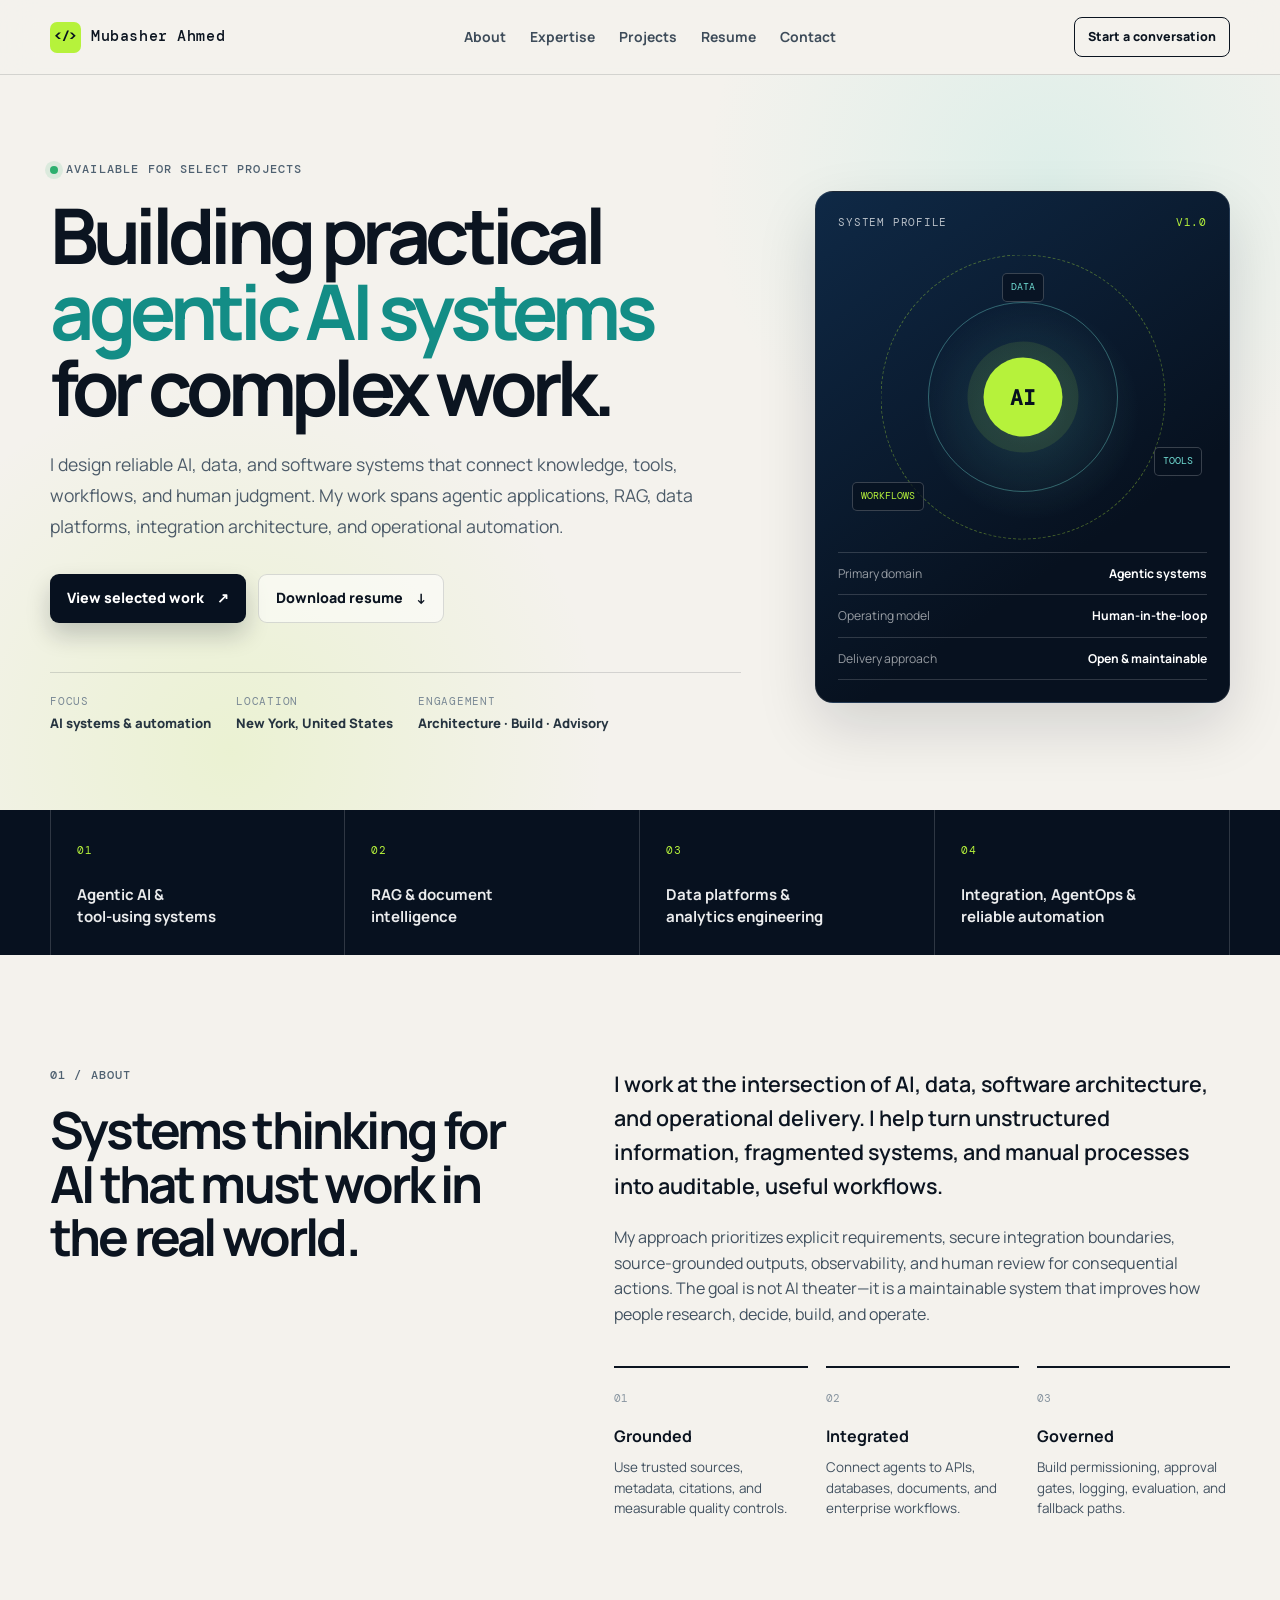
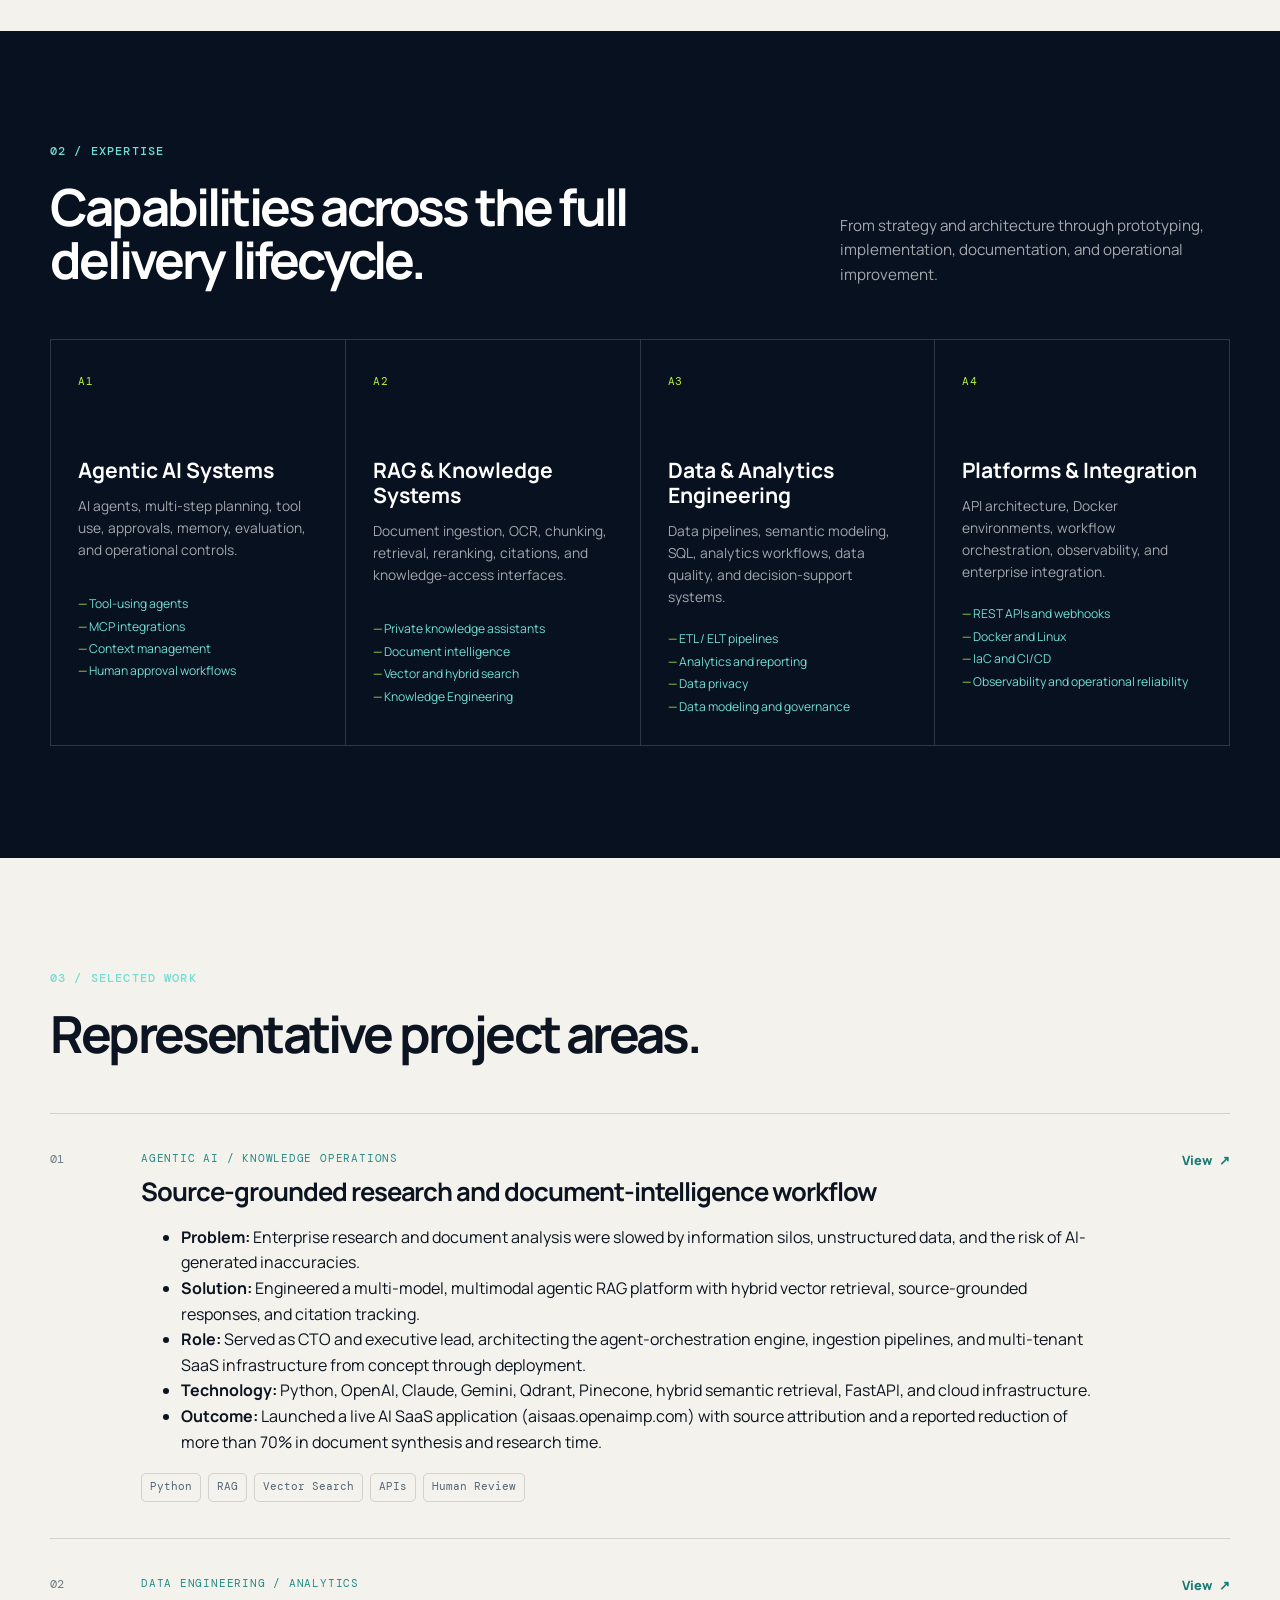
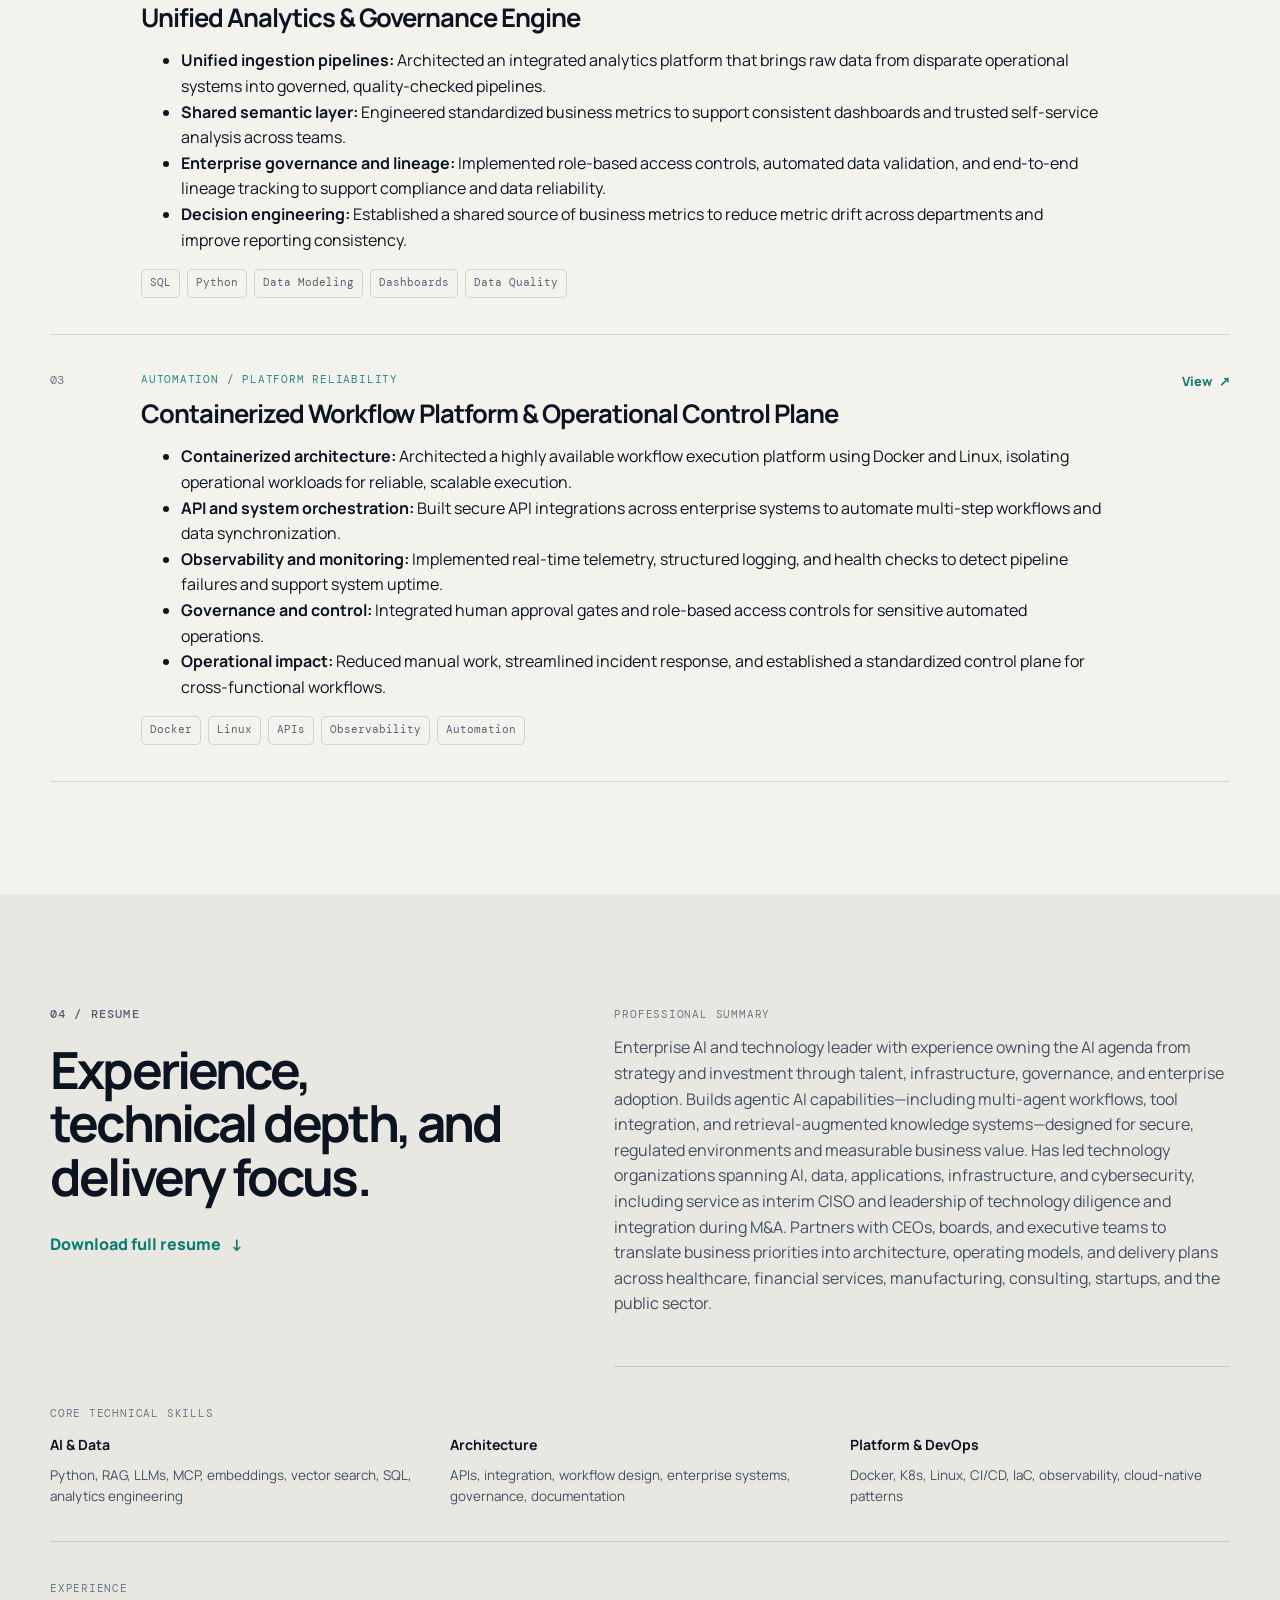
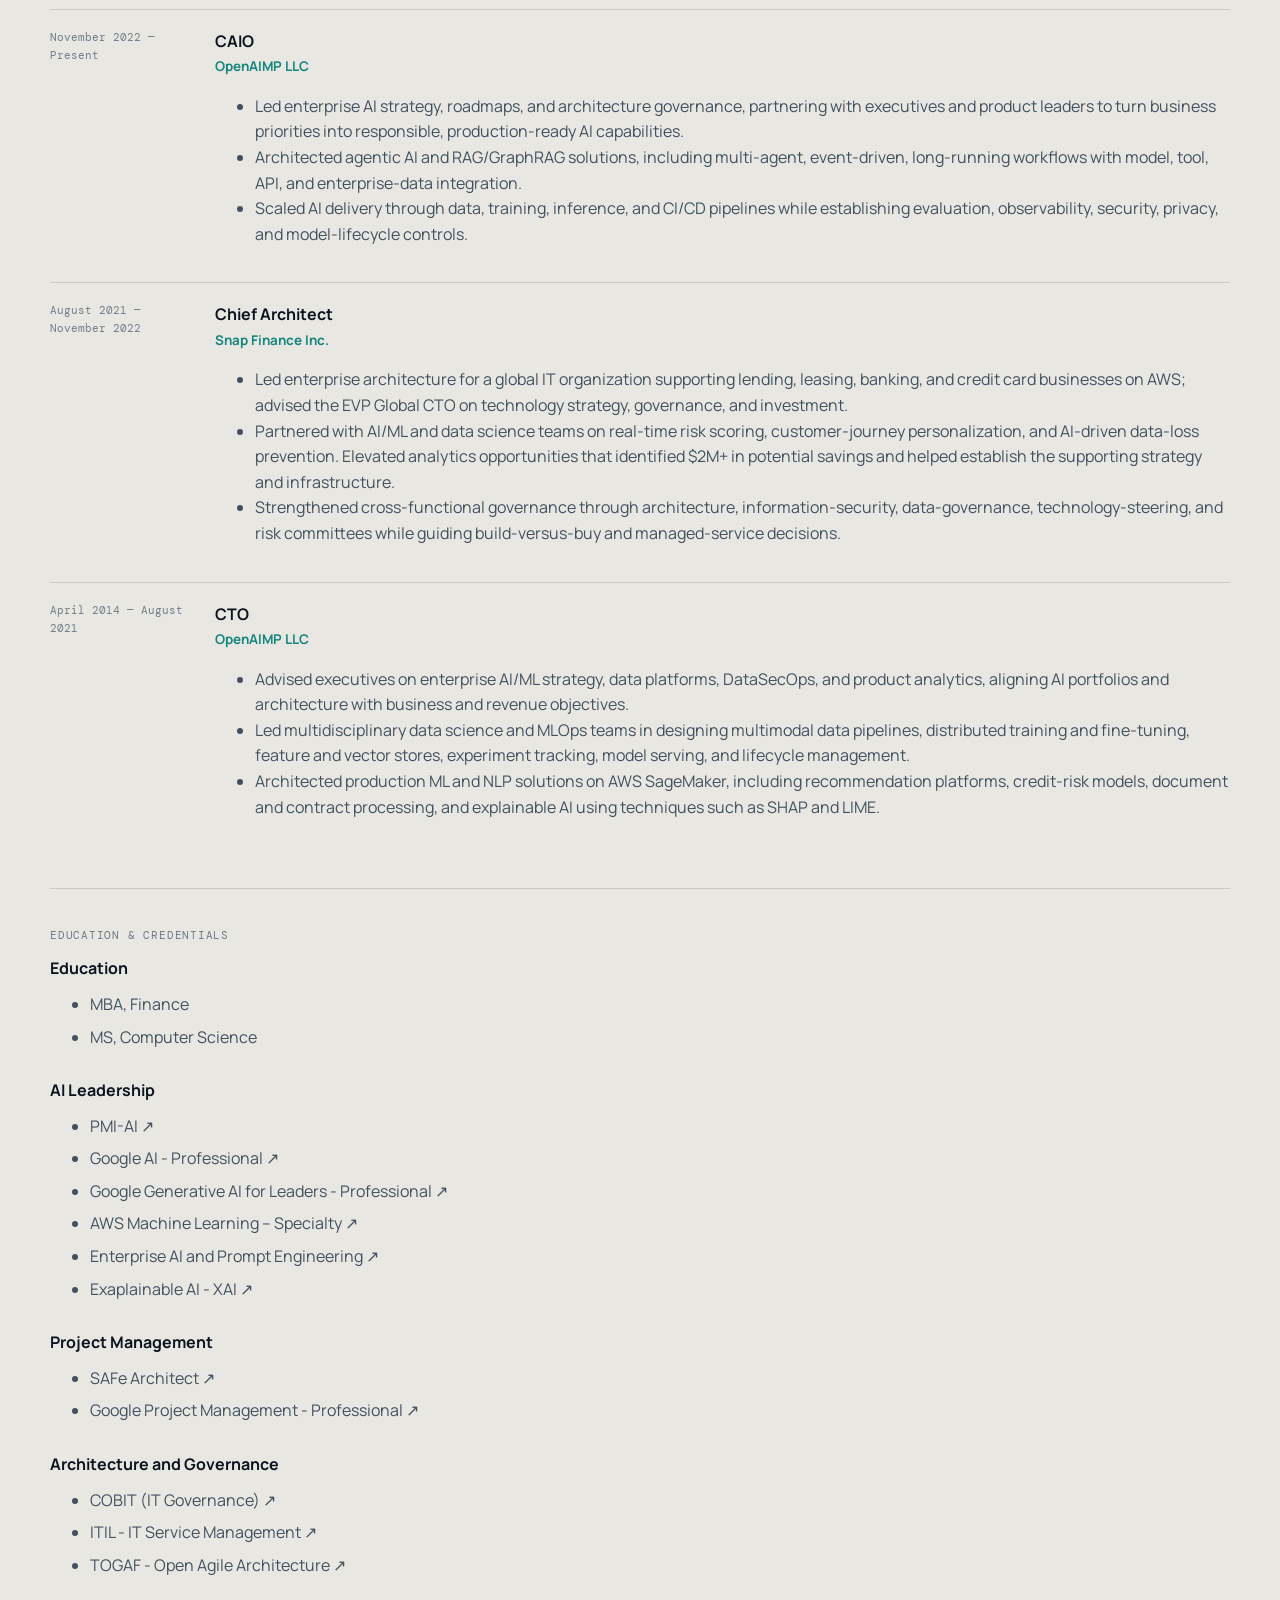
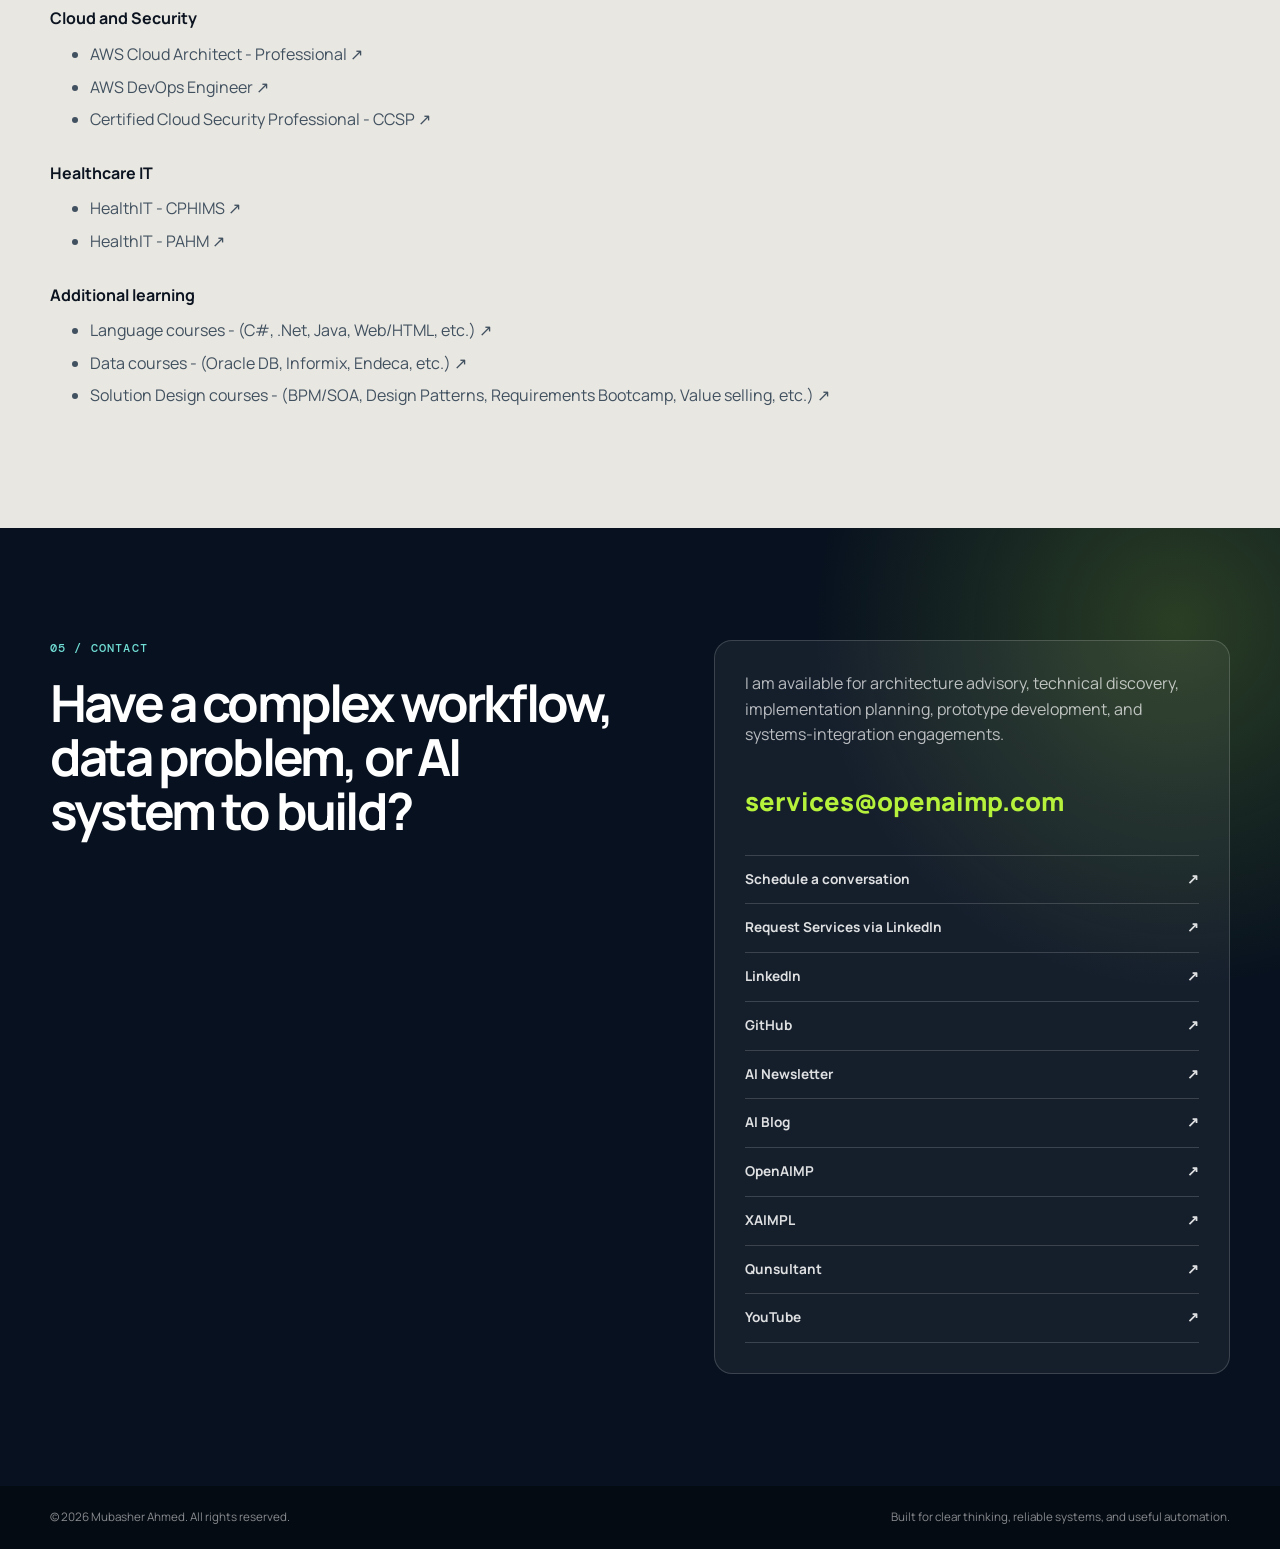
==== commit ae431d12: "reorged" ====
--- a/index.html
+++ b/index.html
@@ -141,7 +141,7 @@
         </div>
         <div>
           <span class="proof-number">04</span>
-          <p>Integration, DevOps &<br>reliable automation</p>
+          <p>Integration, AgentOps &<br>reliable automation</p>
         </div>
       </div>
     </section>
@@ -209,6 +209,7 @@
             <ul>
               <li>Tool-using agents</li>
               <li>MCP integrations</li>
+              <li>Context management</li>
               <li>Human approval workflows</li>
             </ul>
           </article>
@@ -221,6 +222,7 @@
               <li>Private knowledge assistants</li>
               <li>Document intelligence</li>
               <li>Vector and hybrid search</li>
+              <li>Knowledge Engineering</li>
             </ul>
           </article>
 
@@ -232,6 +234,7 @@
             <ul>
               <li>ETL / ELT pipelines</li>
               <li>Analytics and reporting</li>
+              <li>Data privacy</li>
               <li>Data modeling and governance</li>
             </ul>
           </article>
@@ -244,7 +247,8 @@
             <ul>
               <li>REST APIs and webhooks</li>
               <li>Docker and Linux</li>
-              <li>CI/CD and operational reliability</li>
+              <li>IaC and CI/CD</li>
+              <li>Observability and operational reliability</li>
             </ul>
           </article>
         </div>
@@ -258,10 +262,6 @@
             <p class="eyebrow">03 / SELECTED WORK</p>
             <h2>Representative project areas.</h2>
           </div>
-          <p>
-            Replace these placeholders with projects you are permitted to describe publicly.
-            Remove confidential names, data, client details, and internal metrics.
-          </p>
         </div>
 
         <div class="project-list">
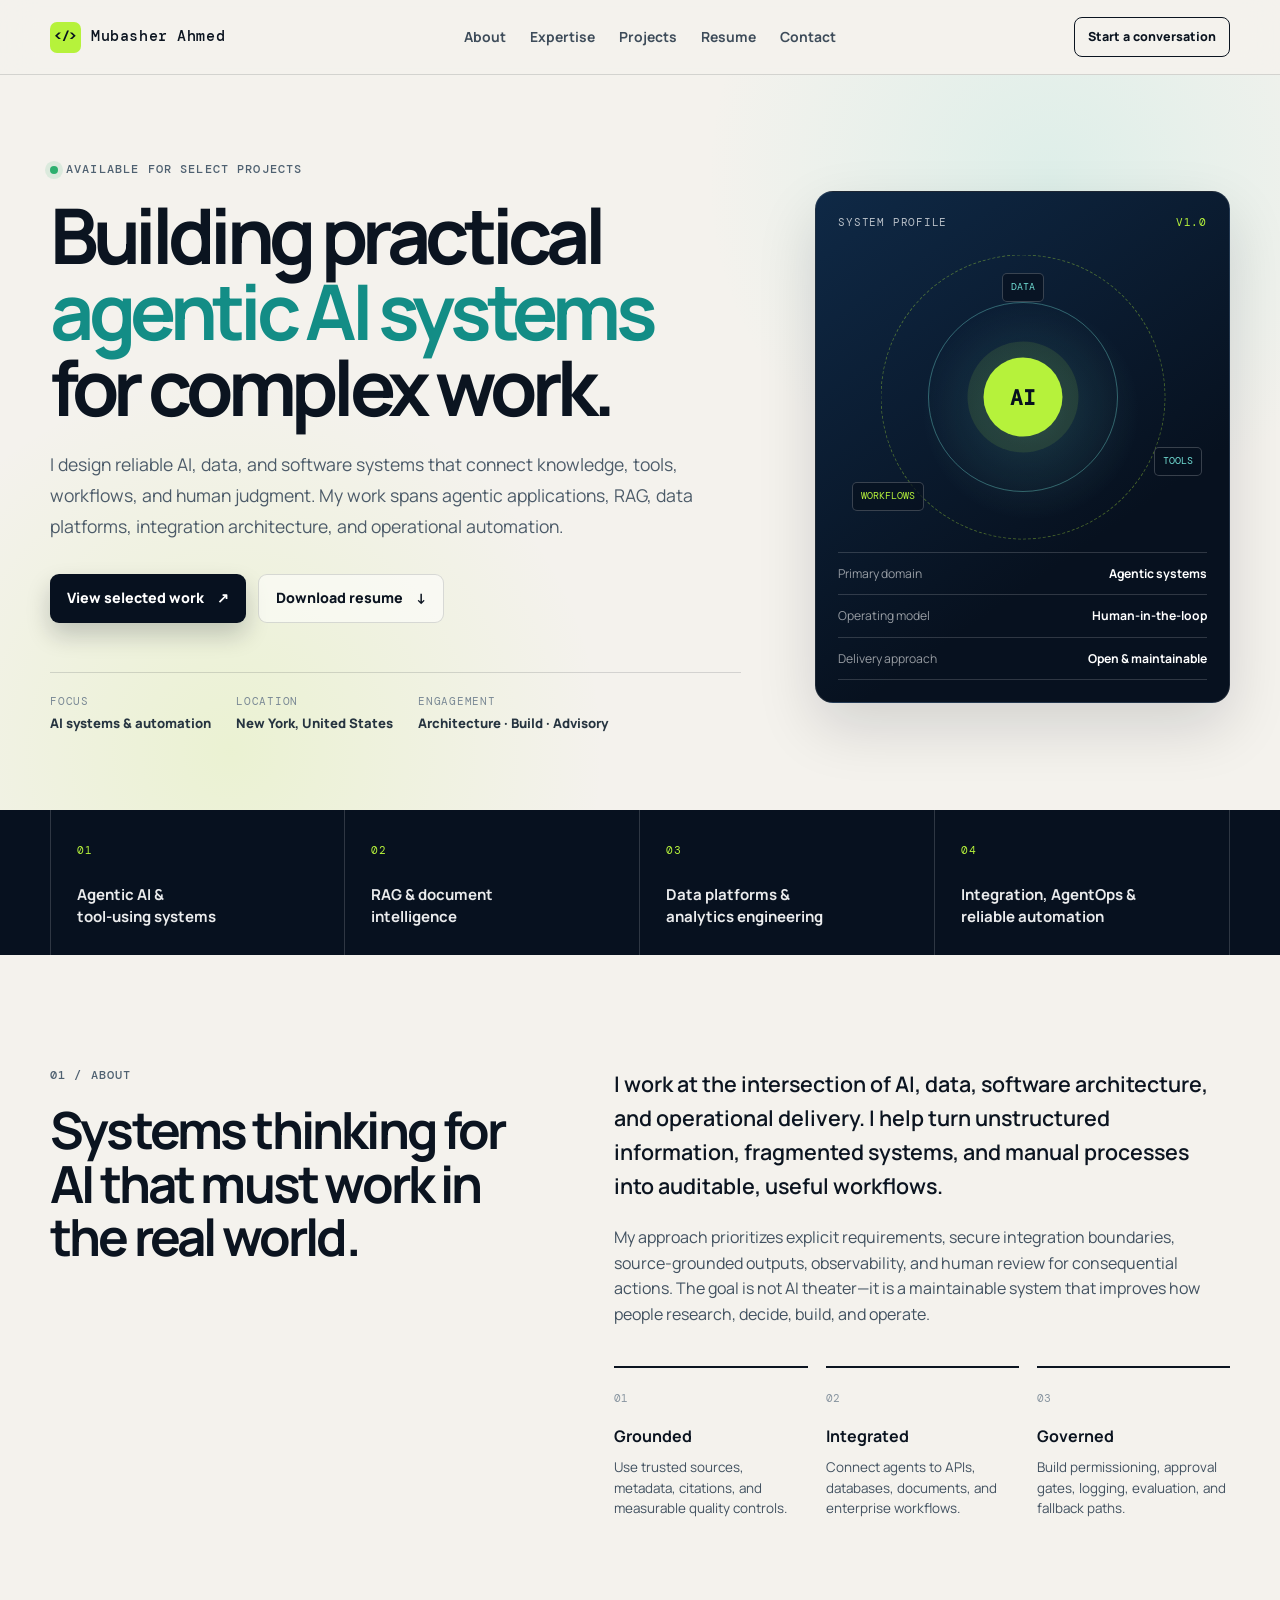
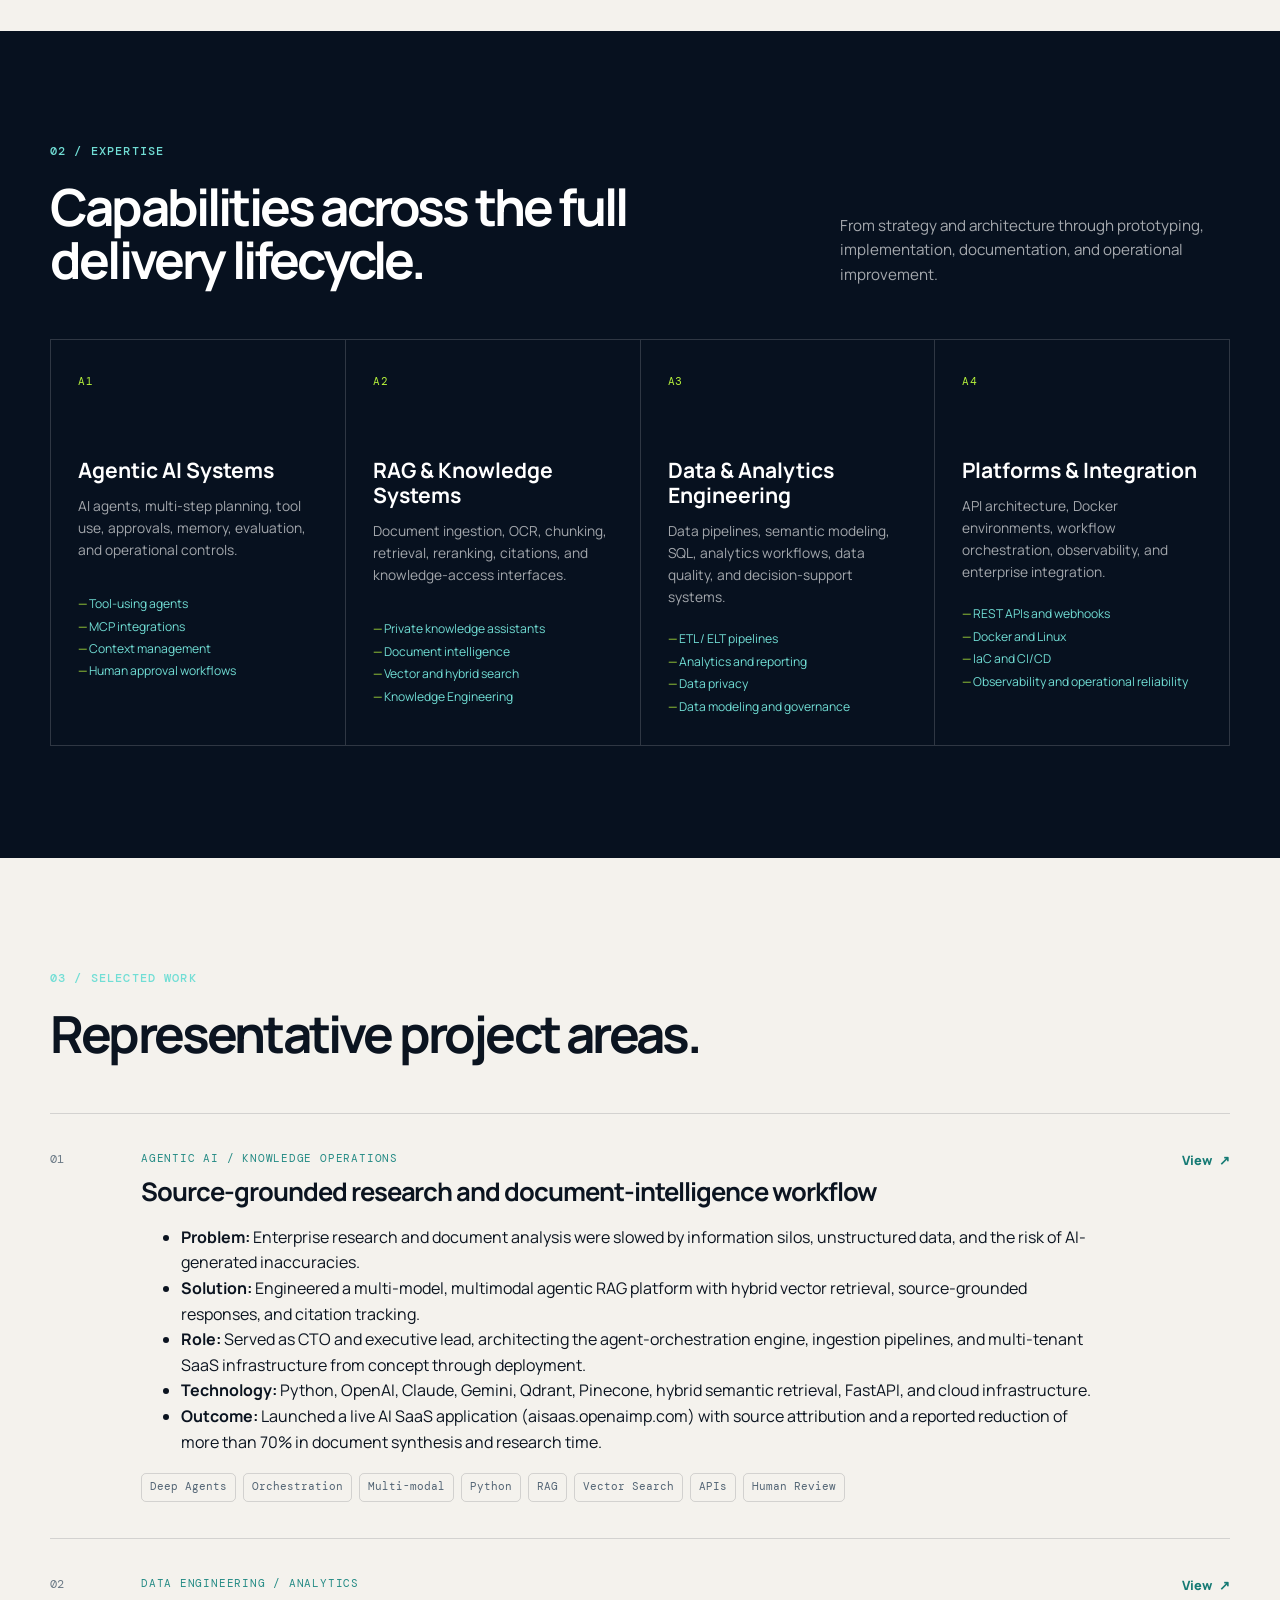
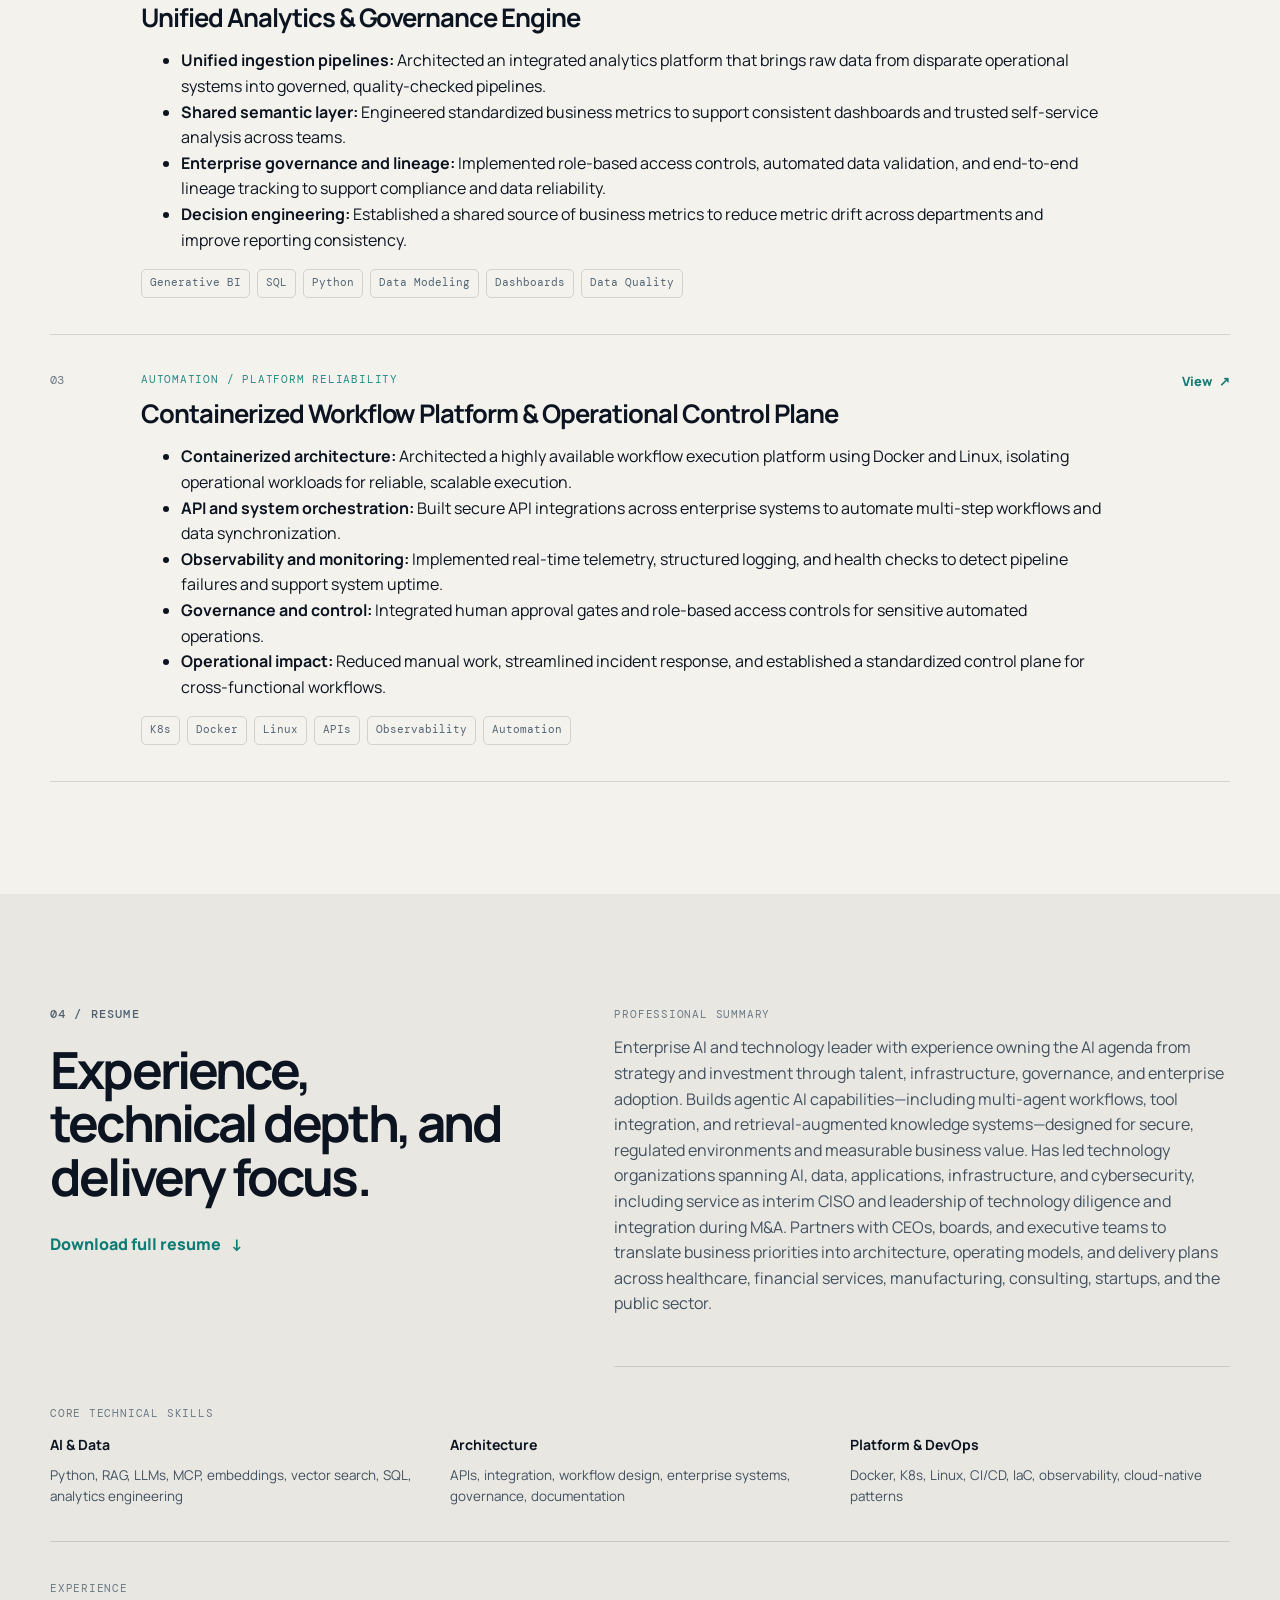
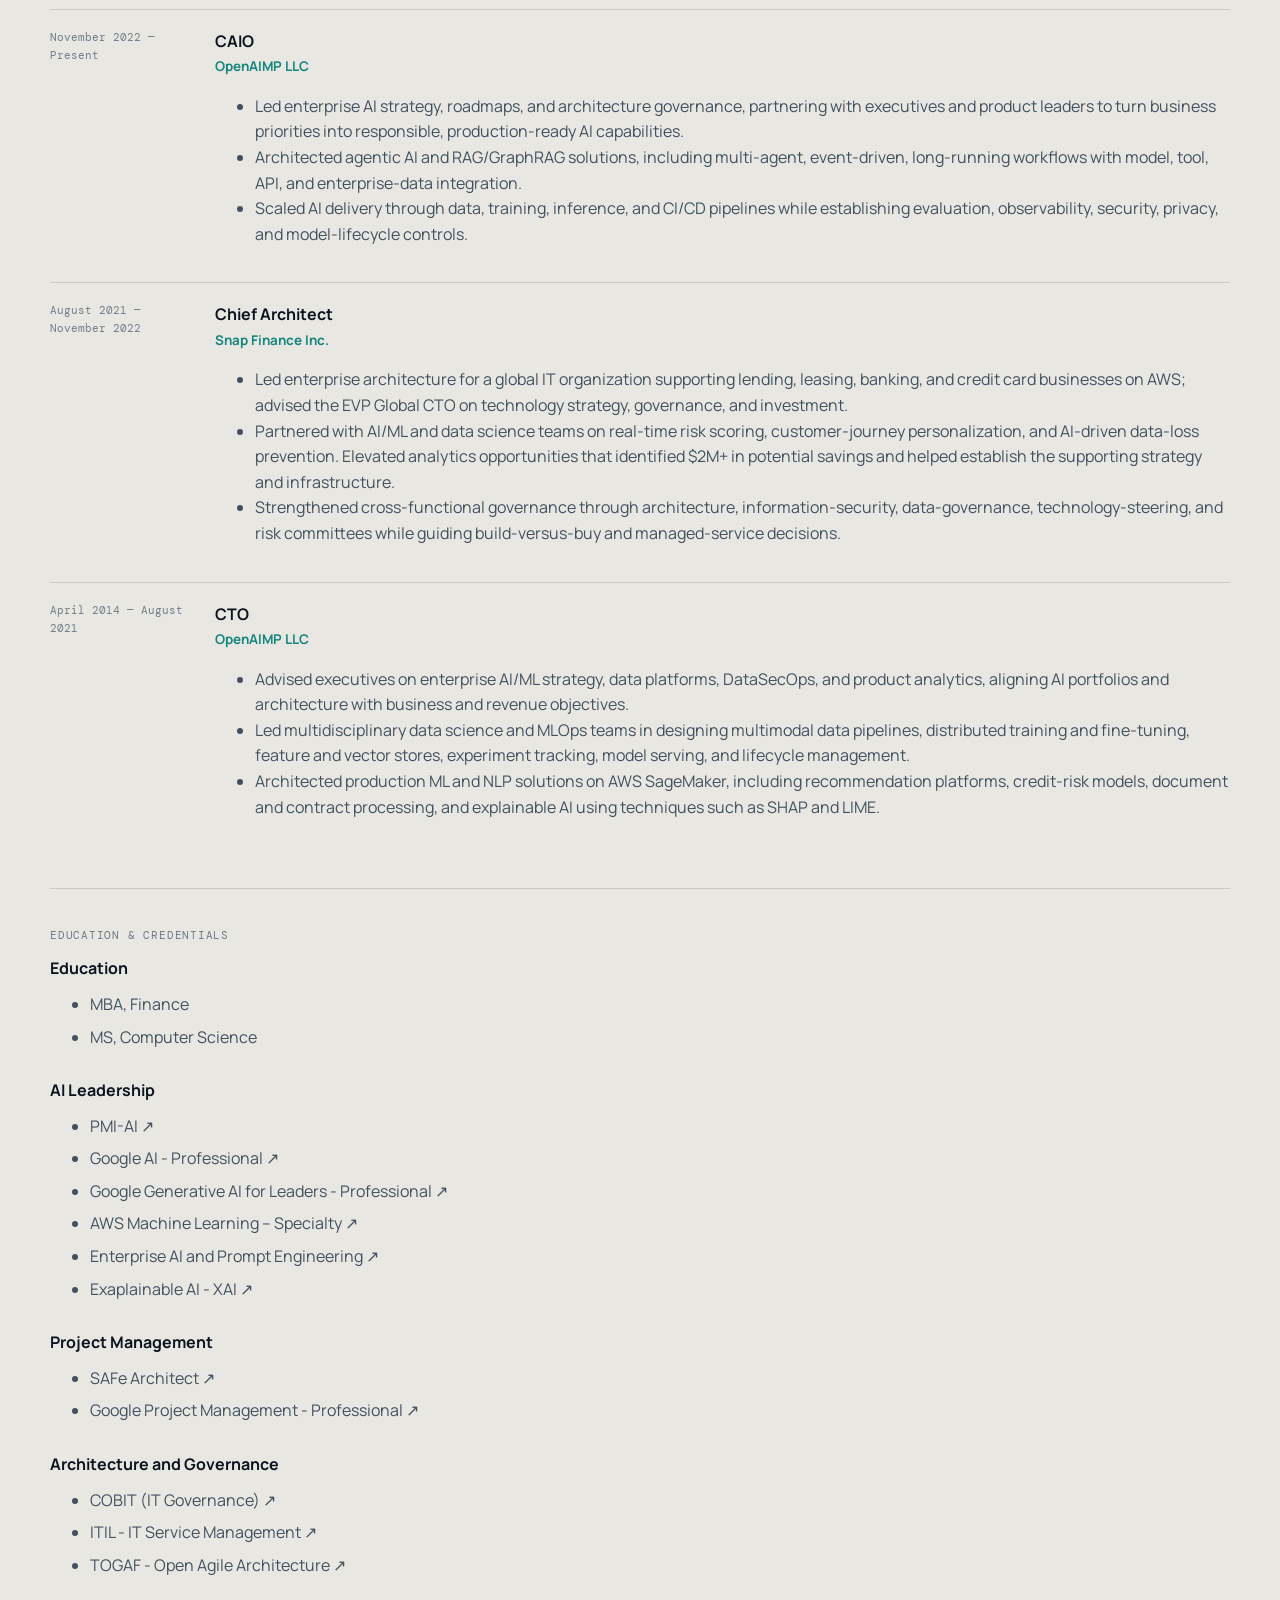
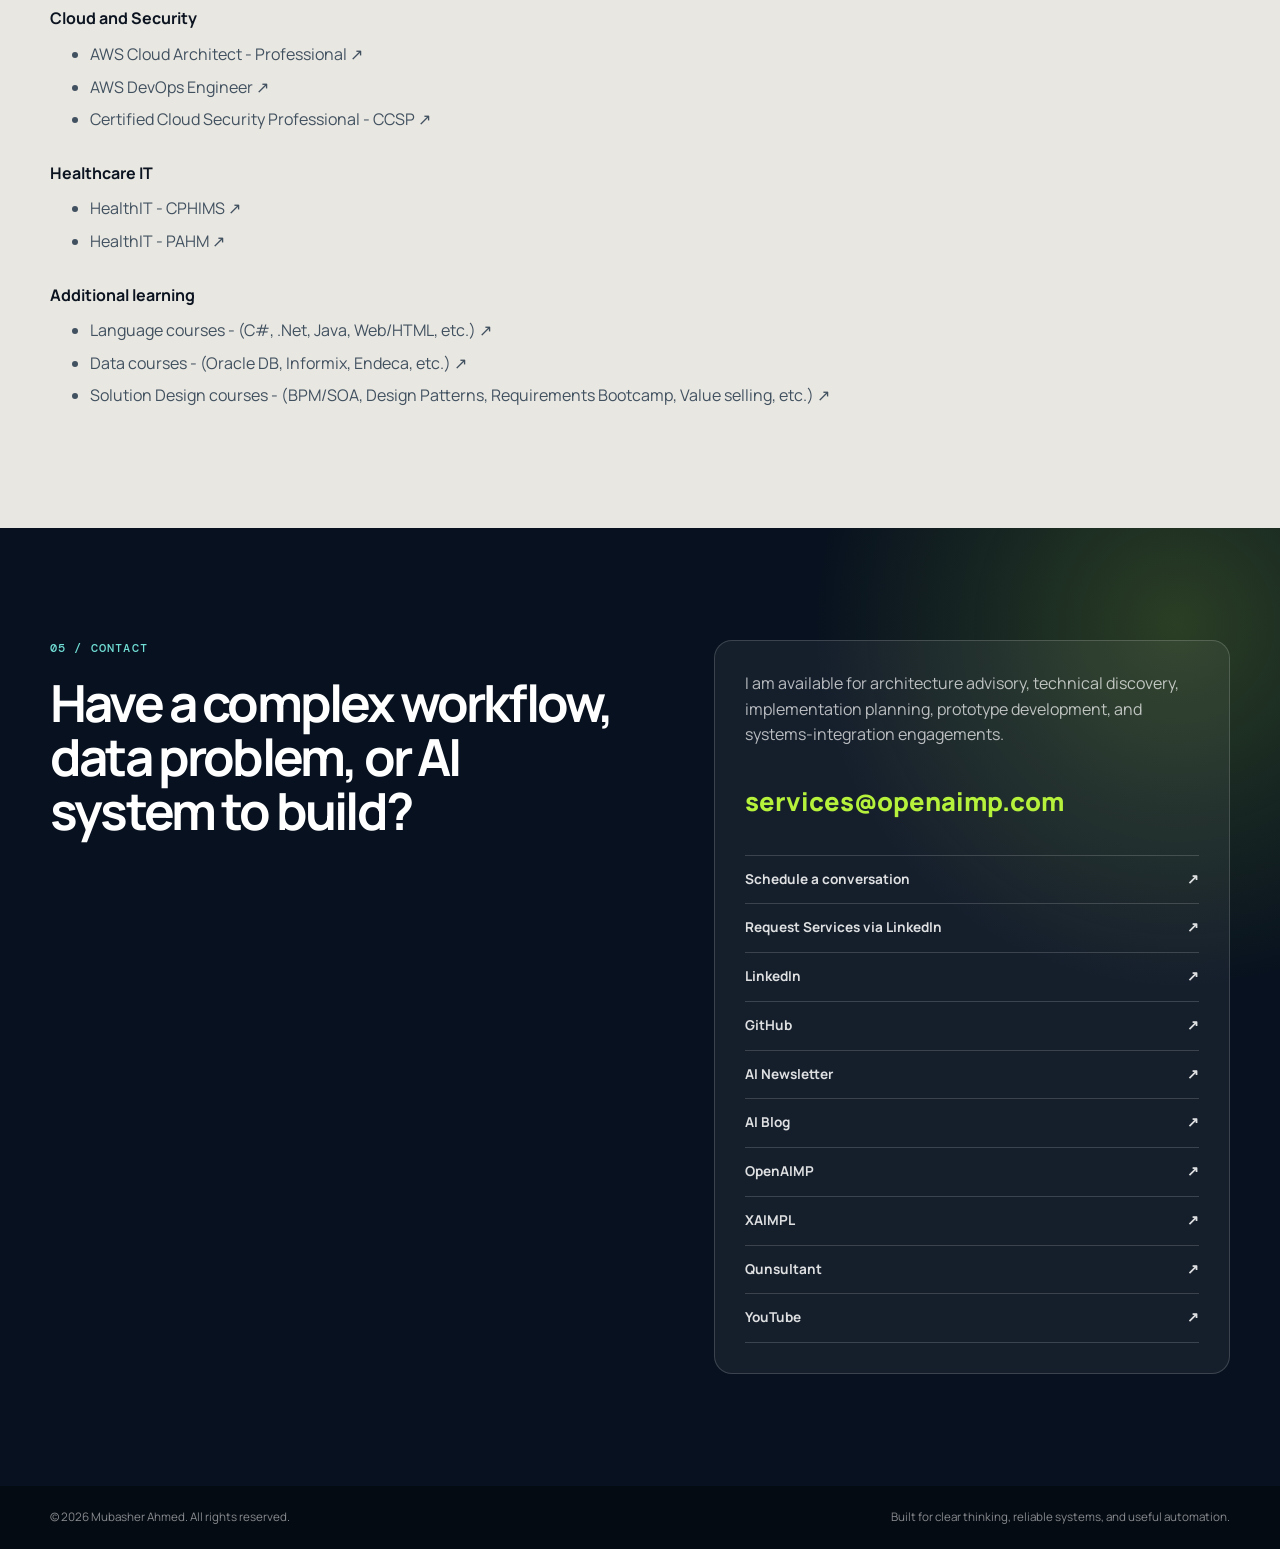
==== commit 68981e2e: "reorged" ====
--- a/index.html
+++ b/index.html
@@ -299,6 +299,9 @@
               </ul>
               </p>
               <div class="tag-list">
+                <span>Deep Agents</span>
+                <span>Orchestration</span>
+                <span>Multi-modal</span>
                 <span>Python</span>
                 <span>RAG</span>
                 <span>Vector Search</span>
@@ -340,6 +343,7 @@
                 </li>
               </ul>
               <div class="tag-list">
+                <span>Generative BI</span>
                 <span>SQL</span>
                 <span>Python</span>
                 <span>Data Modeling</span>
@@ -385,6 +389,7 @@
                 </li>
               </ul>
               <div class="tag-list">
+                <span>K8s</span>
                 <span>Docker</span>
                 <span>Linux</span>
                 <span>APIs</span>
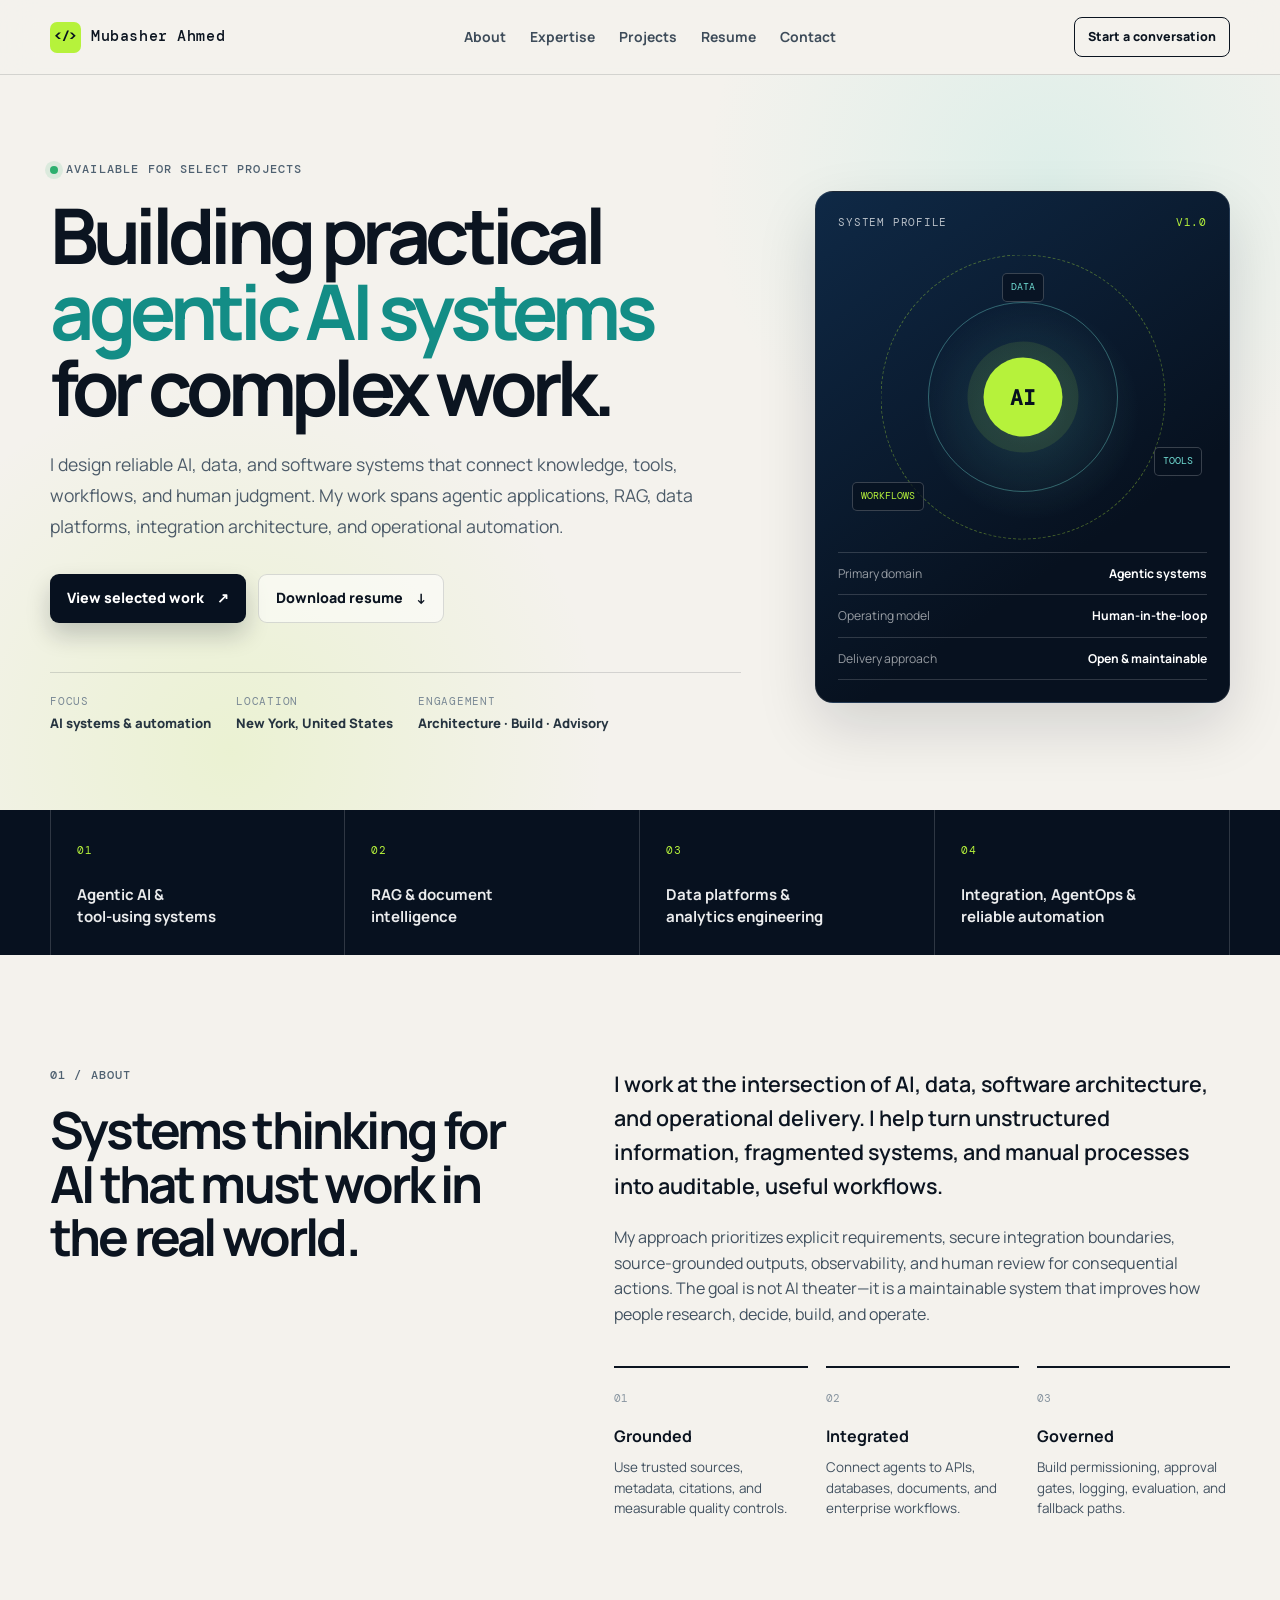
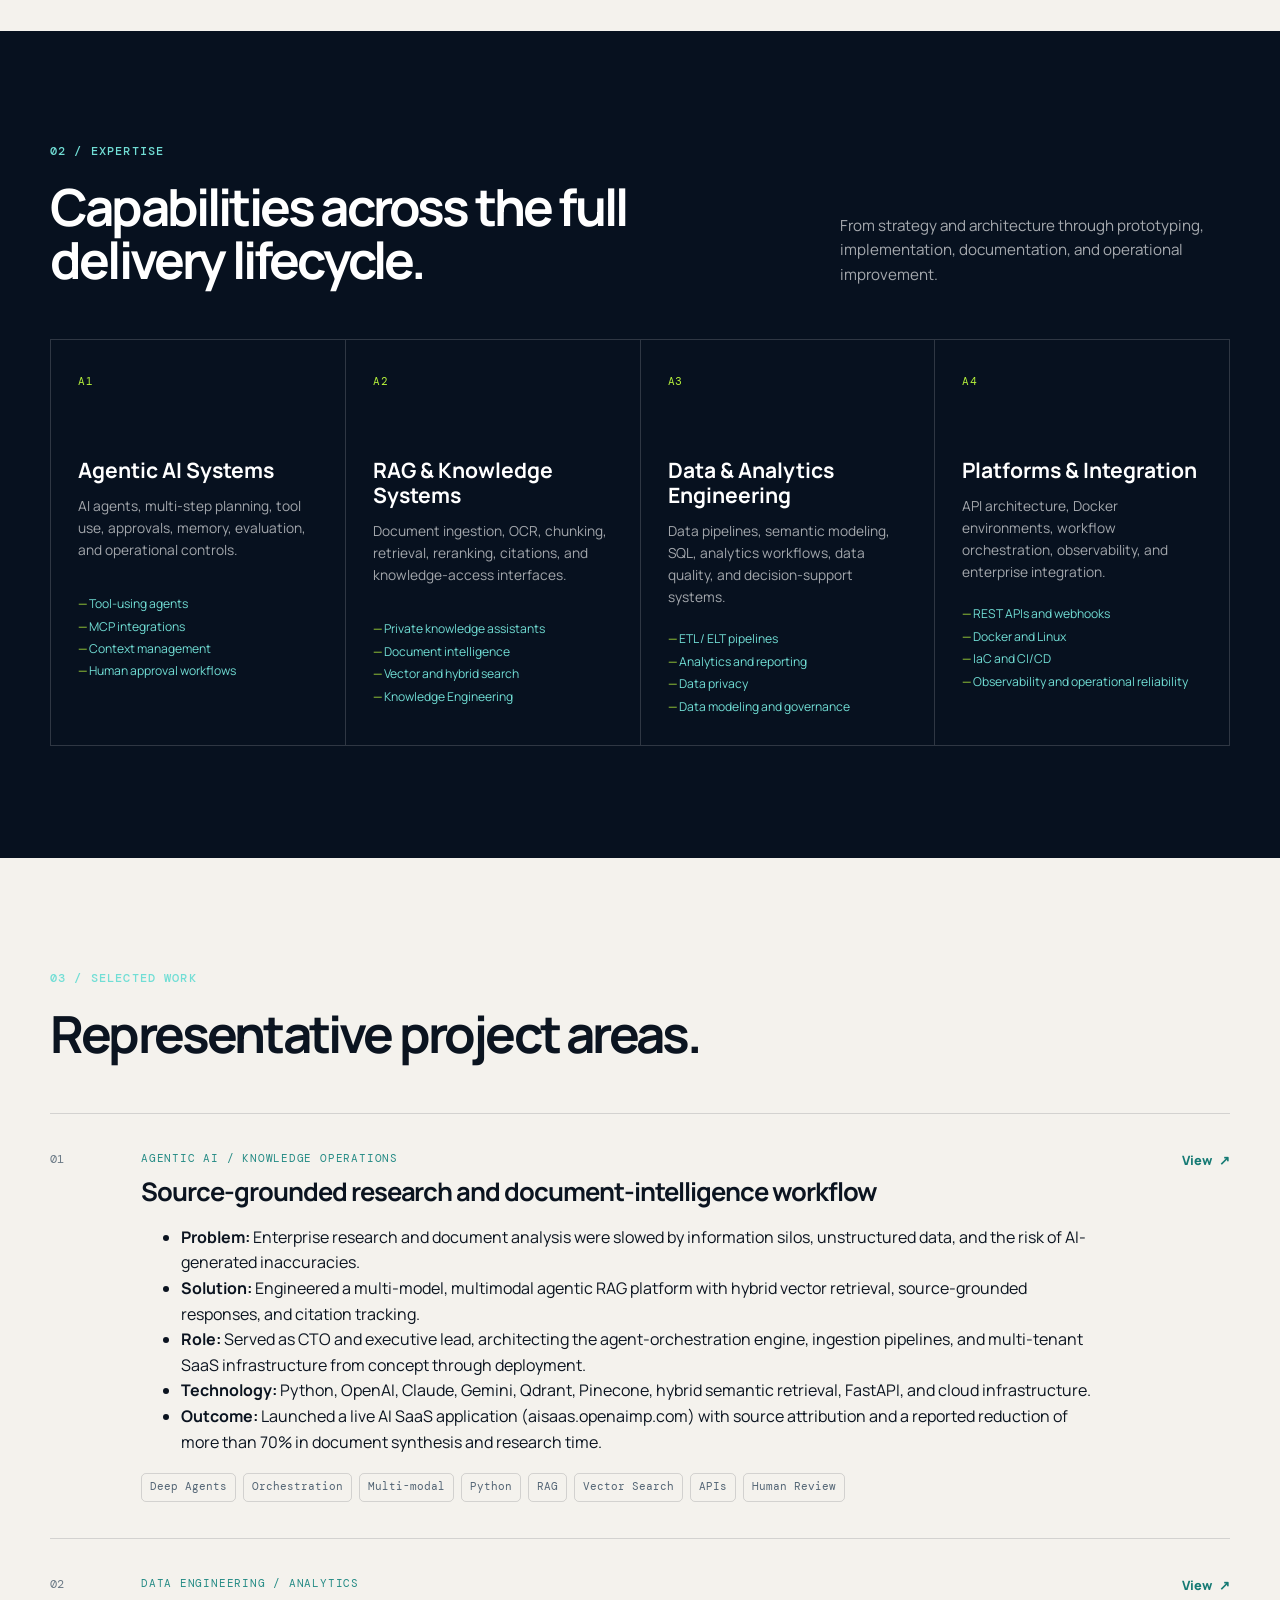
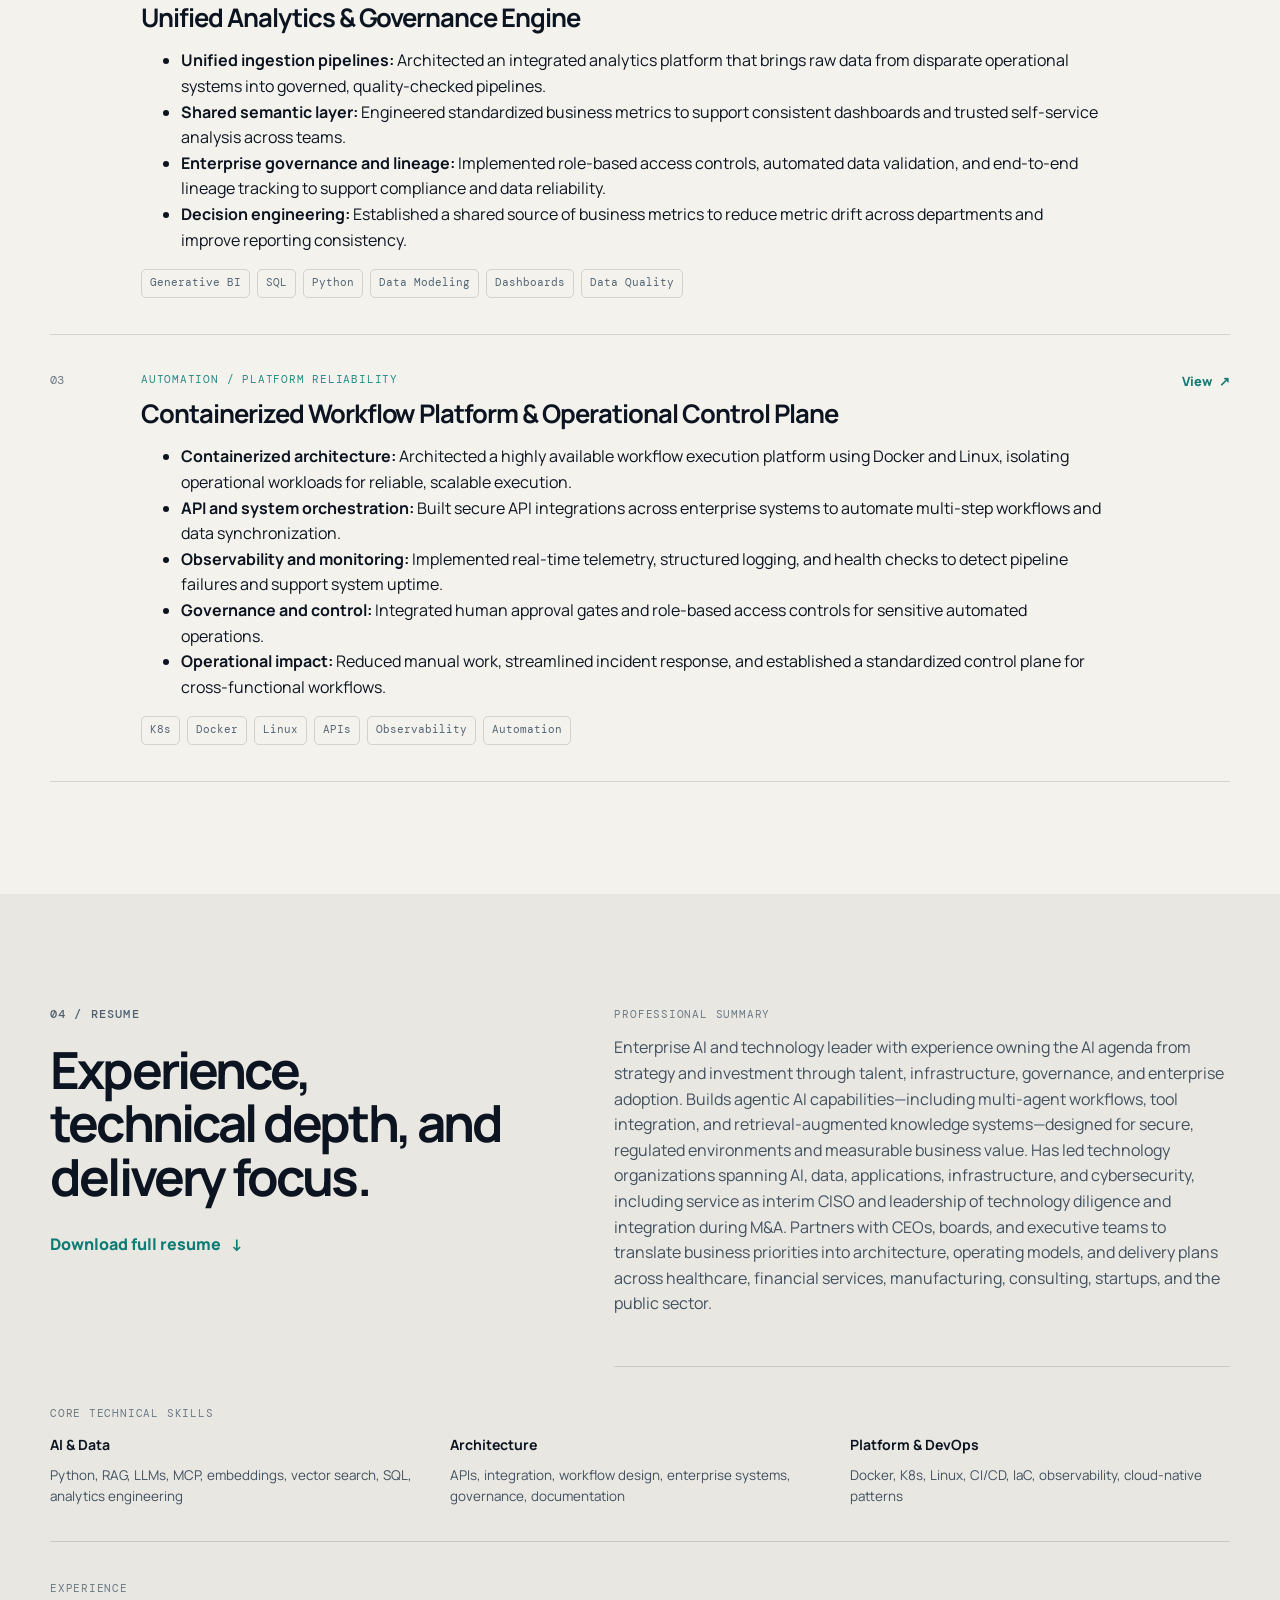
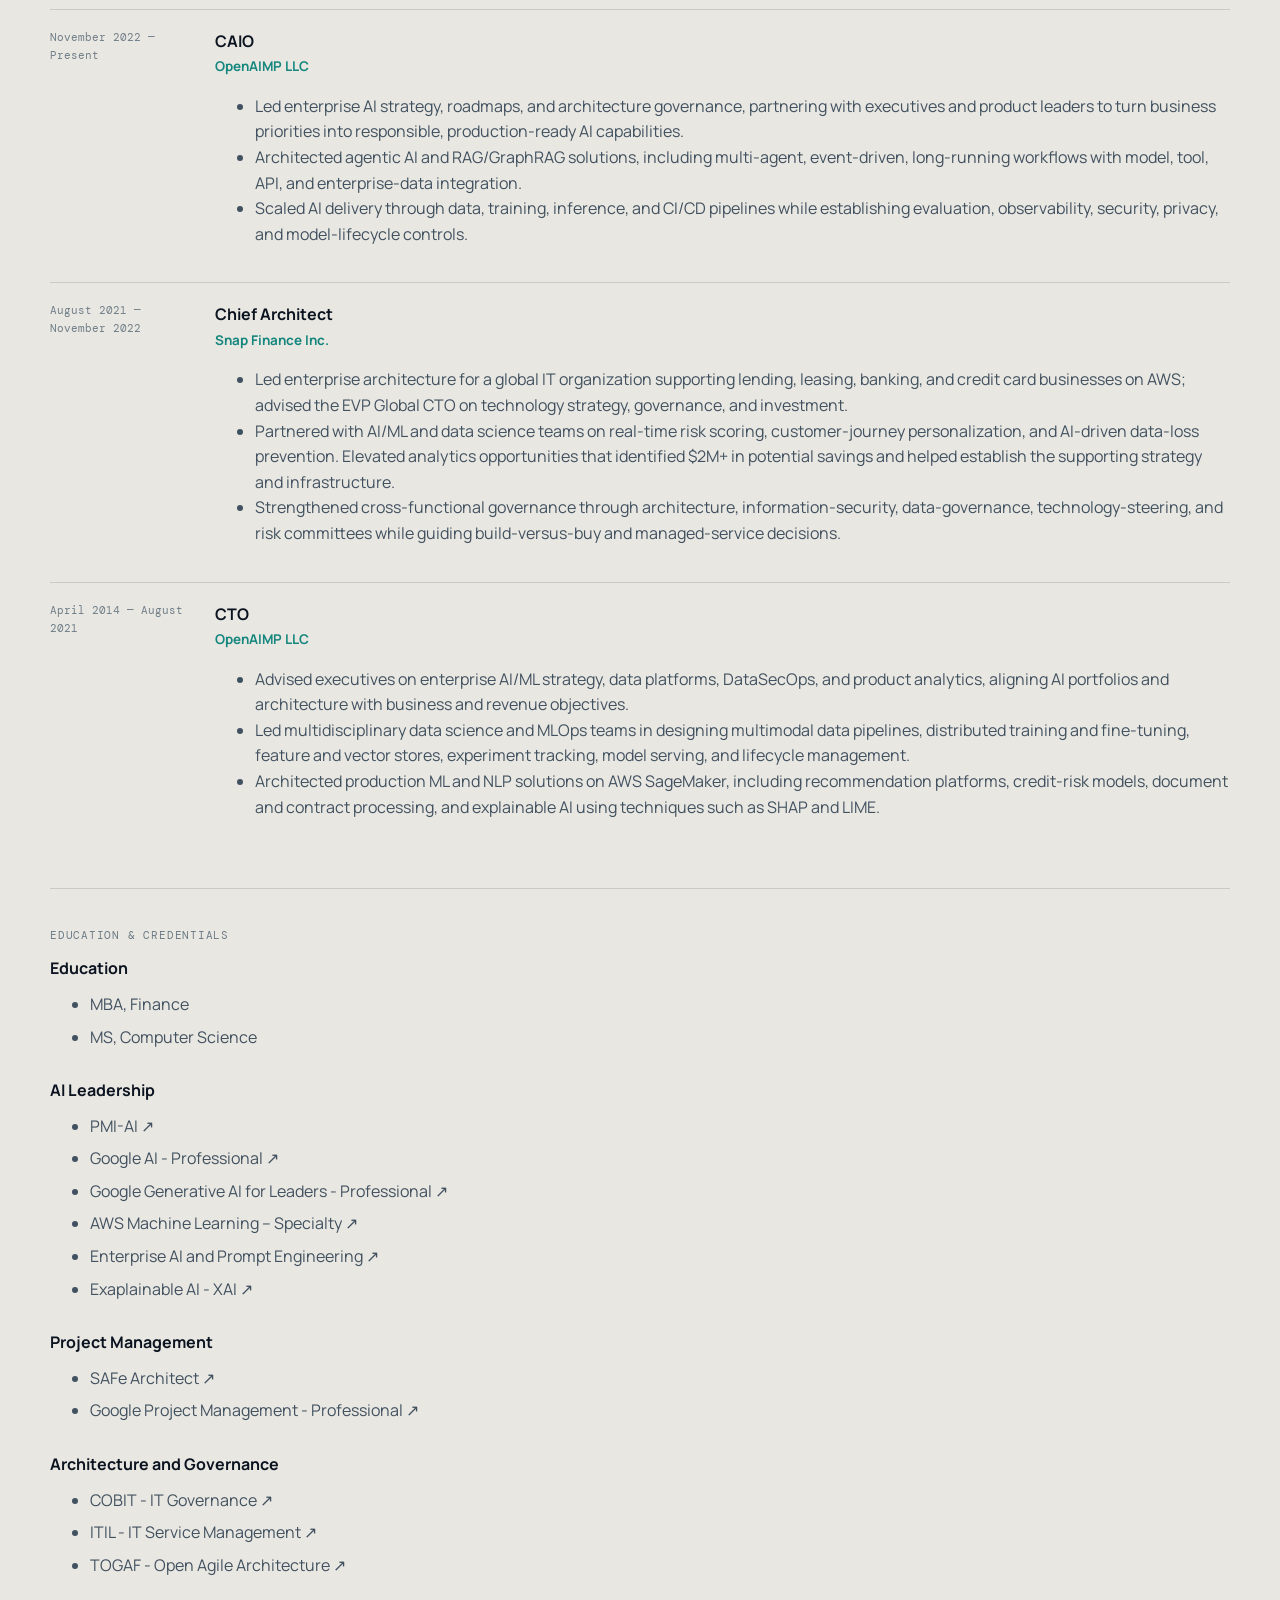
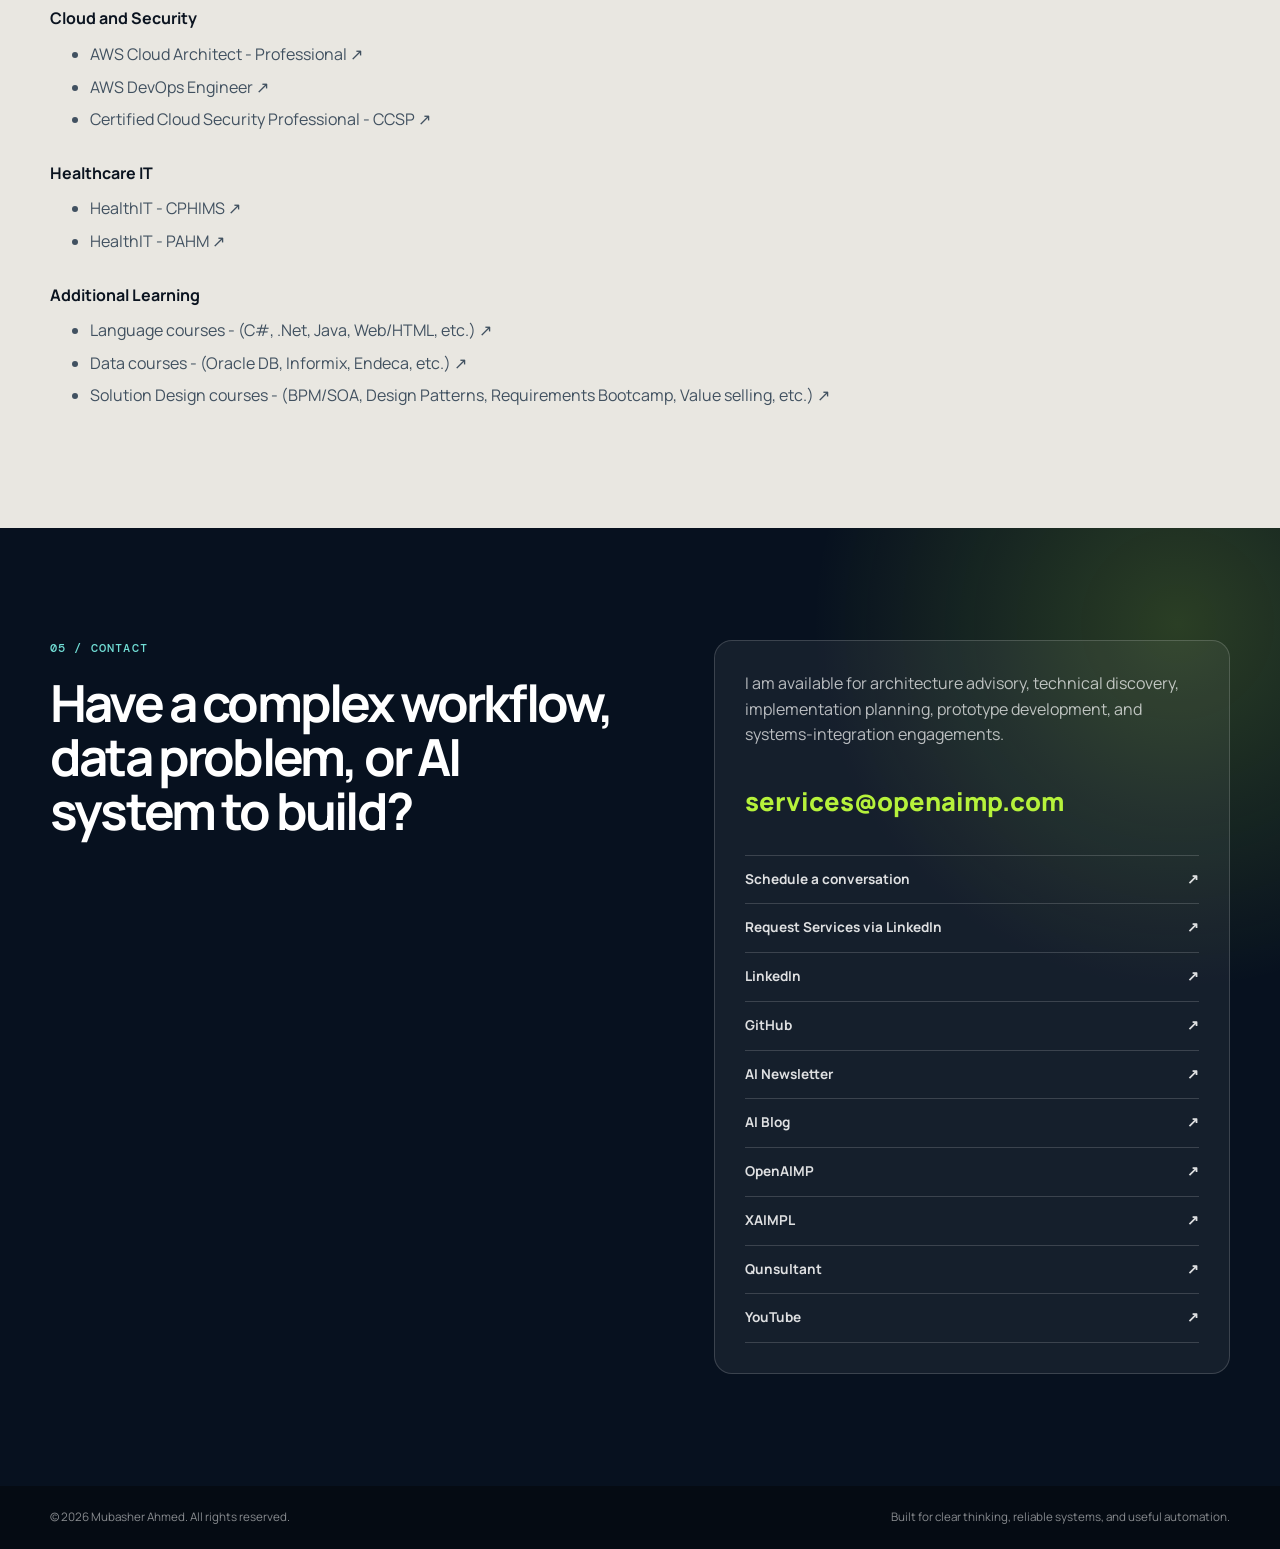
==== commit 57e39d3d: "reorged" ====
--- a/index.html
+++ b/index.html
@@ -616,7 +616,7 @@
                 <li>
                   <a href="https://badges.peoplecert.org/Badge/en/8E800B15-9E7B-4715-88CB-116E440AF51D" target="_blank"
                     rel="noopener">
-                    COBIT (IT Governance)
+                    COBIT - IT Governance
                     <span aria-hidden="true">↗</span>
                   </a>
                 </li>
@@ -682,7 +682,7 @@
               </ul>
             </div>
             <div class="credential-group">
-              <h3>Additional learning</h3>
+              <h3>Additional Learning</h3>
               <ul>
                 <li>
                   <a href="https://www.linkedin.com/in/xaimpl/details/courses/" target="_blank" rel="noopener">
